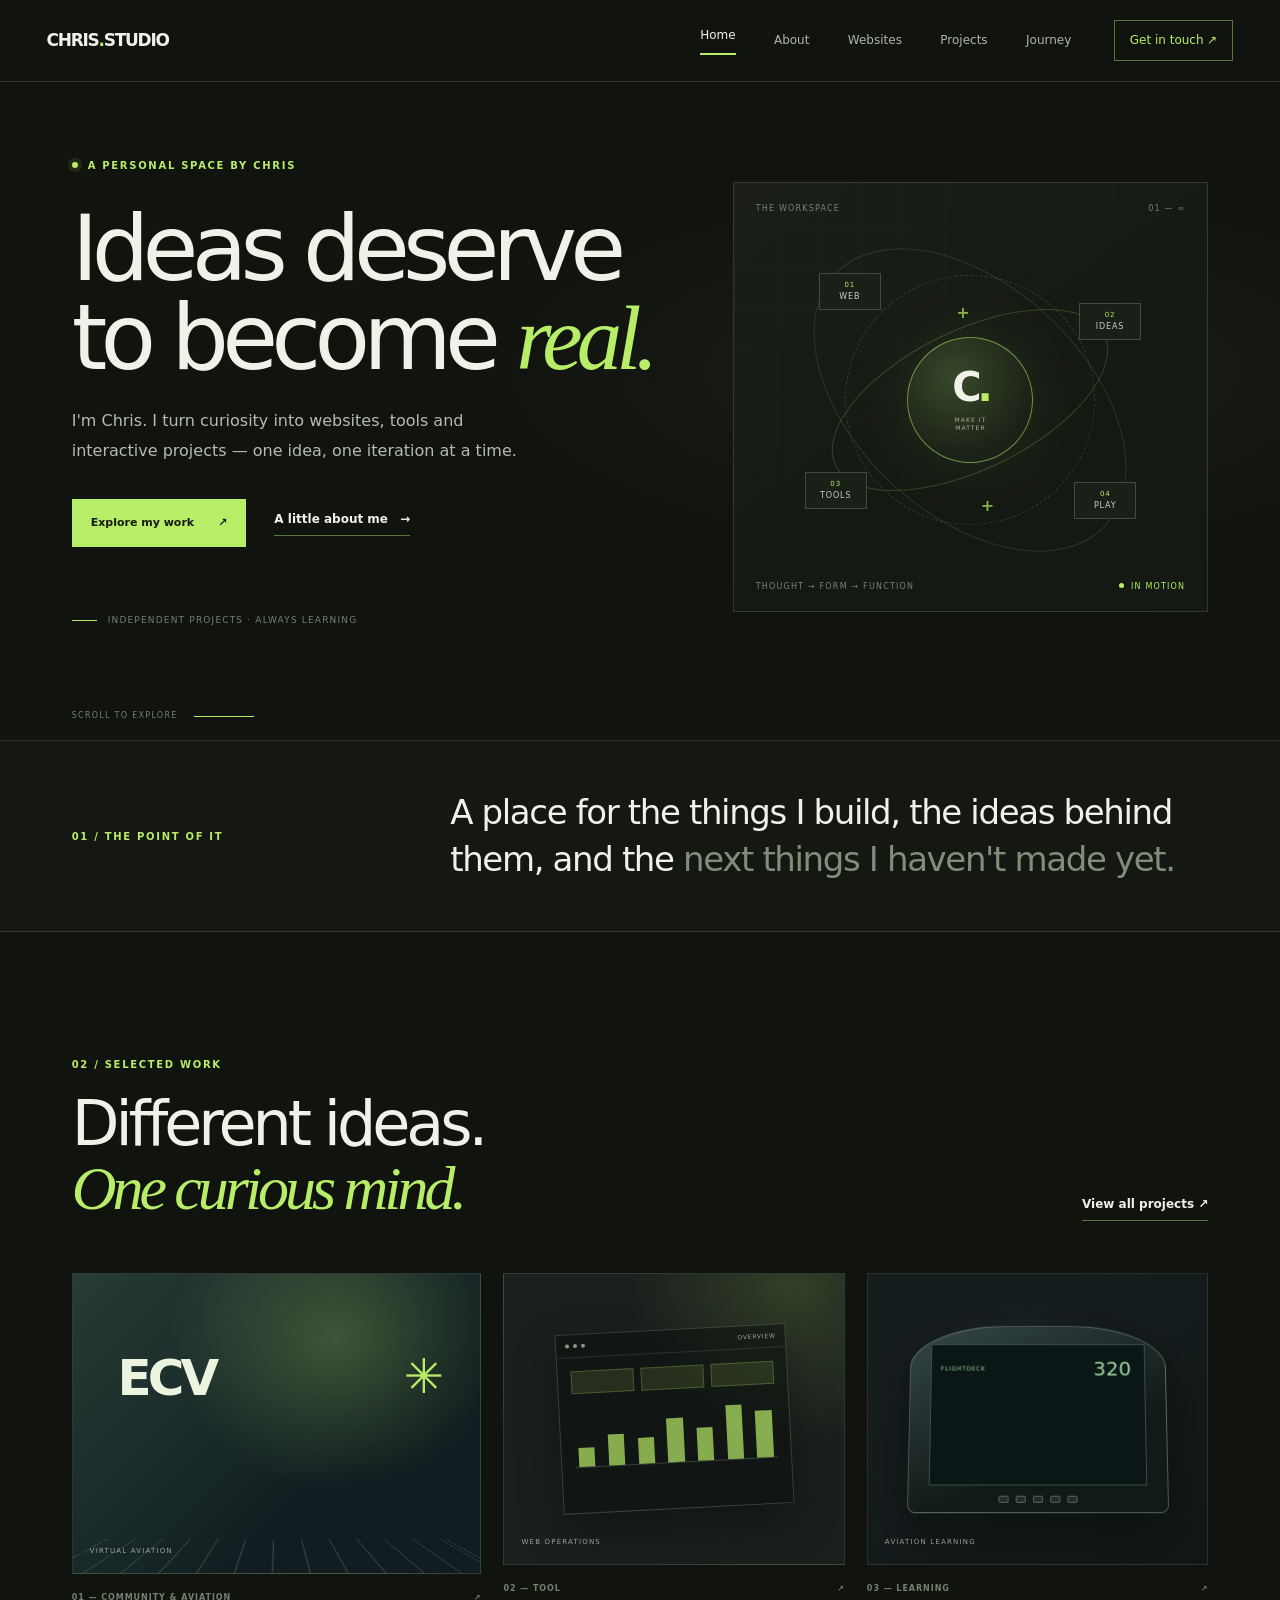
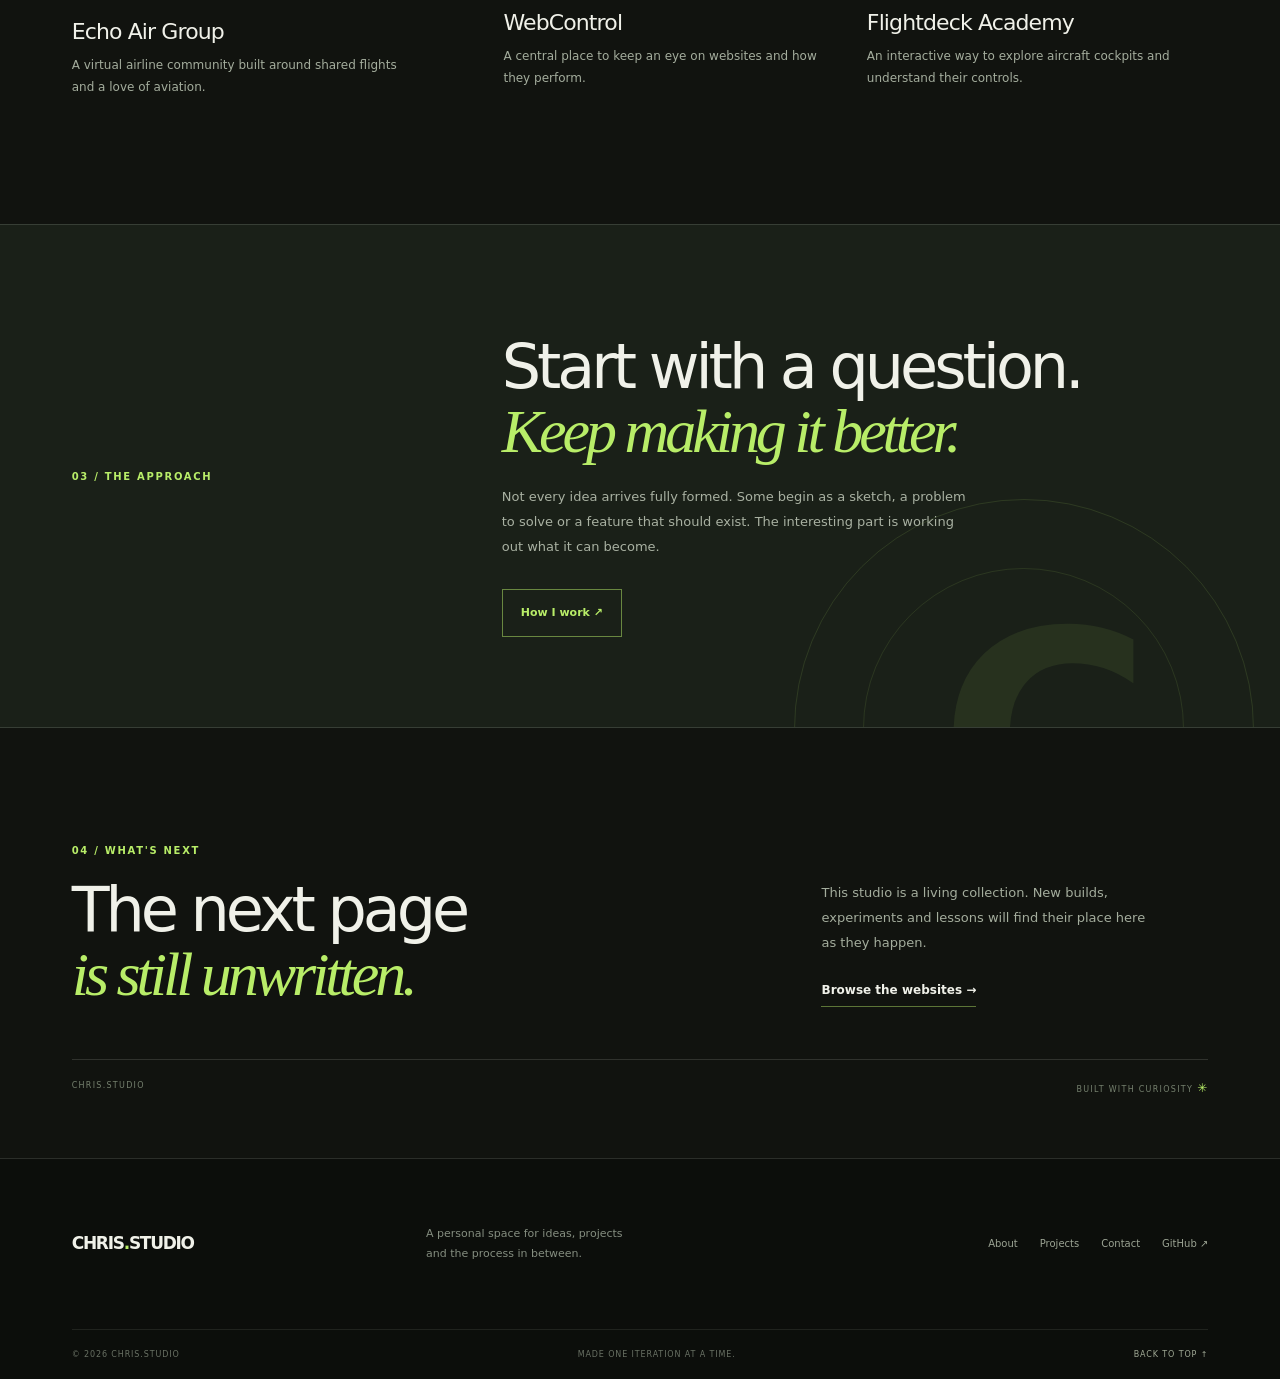
==== index.html @ b0824845 "Build CHRIS.STUDIO personal portfolio" ====
<!doctype html>
<html lang="en">
<head>
<meta charset="utf-8"><meta name="viewport" content="width=device-width, initial-scale=1">
<meta name="theme-color" content="#11130f"><title>Ideas, made real — Chris Studio</title>
<meta name="description" content="The personal portfolio of Chris: websites, tools and interactive projects built from curiosity.">
<link rel="icon" href="assets/favicon.svg" type="image/svg+xml"><link rel="stylesheet" href="styles.css">
<meta property="og:type" content="website"><meta property="og:title" content="Ideas, made real — Chris Studio">
<meta property="og:description" content="The personal portfolio of Chris: websites, tools and interactive projects built from curiosity.">
<meta property="og:image" content="https://echoairgroup.github.io/CHRIS-STUDIO/assets/social-card.svg">
</head>
<body data-page="home">
<a class="skip-link" href="#main">Skip to content</a>

<header class="site-header">
  <div class="header-inner">
    <a class="wordmark" href="index.html" aria-label="Chris Studio home">CHRIS<span>.</span>STUDIO</a>
    <button class="menu-toggle" type="button" aria-expanded="false" aria-controls="primary-nav"><span>Menu</span><i></i><i></i></button>
    <nav class="primary-nav" id="primary-nav" aria-label="Main navigation">
      <a href="index.html" class="active" aria-current="page">Home</a>
      <a href="about.html" >About</a>
      <a href="websites.html" >Websites</a>
      <a href="projects.html" >Projects</a>
      <a href="journey.html" >Journey</a>
      <a class="nav-contact" href="contact.html">Get in touch <span>↗</span></a>
    </nav>
  </div>
</header>
<main id="main">
<section class="hero">
  <div class="hero-inner page-width">
    <div class="hero-copy">
      <p class="eyebrow"><i></i>A PERSONAL SPACE BY CHRIS</p>
      <h1>Ideas deserve<br>to become <em>real.</em></h1>
      <p class="hero-intro">I'm Chris. I turn curiosity into websites, tools and interactive projects — one idea, one iteration at a time.</p>
      <div class="hero-actions"><a class="button button-primary" href="projects.html">Explore my work <span>↗</span></a><a class="text-link" href="about.html">A little about me <span>→</span></a></div>
      <p class="hero-footnote"><b></b> INDEPENDENT PROJECTS · ALWAYS LEARNING</p>
    </div>
    <div class="hero-art" aria-label="Abstract composition representing connected ideas">
      <div class="art-topline"><span>THE WORKSPACE</span><span>01 — ∞</span></div>
      <div class="orbit-scene"><i class="orbit o1"></i><i class="orbit o2"></i><i class="orbit o3"></i>
        <div class="orbit-core"><strong>C<span>.</span></strong><small>MAKE IT<br>MATTER</small></div>
        <div class="orbit-node n1"><small>01</small>WEB</div><div class="orbit-node n2"><small>02</small>IDEAS</div>
        <div class="orbit-node n3"><small>03</small>TOOLS</div><div class="orbit-node n4"><small>04</small>PLAY</div>
        <b class="cross c1">+</b><b class="cross c2">+</b>
      </div>
      <div class="art-bottomline"><span>THOUGHT → FORM → FUNCTION</span><span class="live">IN MOTION</span></div>
    </div>
  </div>
  <div class="hero-scroll page-width"><span>SCROLL TO EXPLORE</span><i></i></div>
</section>
<section class="intro-strip"><div class="page-width intro-inner"><p class="section-index">01 / THE POINT OF IT</p><p>A place for the things I build, the ideas behind them, and the <span>next things I haven't made yet.</span></p></div></section>
<section class="section page-width">
  <div class="section-heading"><div><p class="section-index">02 / SELECTED WORK</p><h2>Different ideas.<br><em>One curious mind.</em></h2></div><a class="text-link" href="projects.html">View all projects ↗</a></div>
  <div class="home-grid">
    <a class="home-project featured" href="projects.html#echo-air-group"><div class="project-art art-airline"><div class="airline-mark">ECV <b>✳</b></div><div class="runway"></div><small>VIRTUAL AVIATION</small></div><div class="project-meta"><span>01 — COMMUNITY & AVIATION</span><span>↗</span></div><h3>Echo Air Group</h3><p>A virtual airline community built around shared flights and a love of aviation.</p></a>
    <a class="home-project" href="projects.html#webcontrol"><div class="project-art art-control"><div class="mini-window"><div class="mini-top"><i></i><i></i><i></i><span>OVERVIEW</span></div><div class="mini-cards"><i></i><i></i><i></i></div><div class="mini-chart"><i></i><i></i><i></i><i></i><i></i><i></i><i></i></div></div><small>WEB OPERATIONS</small></div><div class="project-meta"><span>02 — TOOL</span><span>↗</span></div><h3>WebControl</h3><p>A central place to keep an eye on websites and how they perform.</p></a>
    <a class="home-project" href="projects.html#flightdeck-academy"><div class="project-art art-cockpit"><div class="cockpit"><div class="screen"><span>FLIGHTDECK</span><b>320</b></div><div class="controls"><i></i><i></i><i></i><i></i><i></i></div></div><small>AVIATION LEARNING</small></div><div class="project-meta"><span>03 — LEARNING</span><span>↗</span></div><h3>Flightdeck Academy</h3><p>An interactive way to explore aircraft cockpits and understand their controls.</p></a>
  </div>
</section>
<section class="dark-band"><div class="page-width band-inner"><p class="section-index">03 / THE APPROACH</p><div><h2>Start with a question.<br><em>Keep making it better.</em></h2><p>Not every idea arrives fully formed. Some begin as a sketch, a problem to solve or a feature that should exist. The interesting part is working out what it can become.</p><a class="button button-outline" href="journey.html">How I work ↗</a></div><div class="band-mark">C<i></i></div></div></section>
<section class="section page-width next-section"><div class="section-heading"><div><p class="section-index">04 / WHAT'S NEXT</p><h2>The next page<br><em>is still unwritten.</em></h2></div><div class="next-note"><p>This studio is a living collection. New builds, experiments and lessons will find their place here as they happen.</p><a class="text-link" href="websites.html">Browse the websites →</a></div></div><div class="closing-line"><span>CHRIS.STUDIO</span><span>BUILT WITH CURIOSITY <b>✳</b></span></div></section>
</main>

<footer class="site-footer">
  <div class="page-width footer-main">
    <a class="wordmark" href="index.html">CHRIS<span>.</span>STUDIO</a>
    <p>A personal space for ideas, projects<br>and the process in between.</p>
    <div class="footer-links"><a href="about.html">About</a><a href="projects.html">Projects</a><a href="contact.html">Contact</a><a href="https://github.com/echoairgroup" target="_blank" rel="noreferrer">GitHub ↗</a></div>
  </div>
  <div class="page-width footer-bottom"><span>© <span data-year>2026</span> CHRIS.STUDIO</span><span>MADE ONE ITERATION AT A TIME.</span><a href="#main">BACK TO TOP ↑</a></div>
</footer>
<script src="script.js" defer></script>
</body></html>
---- styles.css ----
:root{color-scheme:dark;--bg:#11130f;--soft:#171b15;--panel:#1c211a;--ink:#f0f1e9;--muted:#a4ad9d;--quiet:#75806e;--line:rgba(232,238,222,.14);--accent:#b8ed68;--max:1200px;--gutter:clamp(22px,5.6vw,84px)}
*{box-sizing:border-box}html{scroll-behavior:smooth;background:var(--bg)}body{margin:0;background:var(--bg);color:var(--ink);font:15px/1.65 Inter,ui-sans-serif,system-ui,-apple-system,"Segoe UI",sans-serif;-webkit-font-smoothing:antialiased}a{color:inherit;text-decoration:none}button,input{font:inherit}::selection{background:var(--accent);color:#11130f}.page-width{width:min(var(--max),calc(100% - var(--gutter)*2));margin-inline:auto}.skip-link{position:fixed;z-index:100;top:10px;left:10px;padding:10px 14px;background:var(--accent);color:#111;transform:translateY(-150%)}.skip-link:focus{transform:none}.sr-only{position:absolute;width:1px;height:1px;padding:0;margin:-1px;overflow:hidden;clip:rect(0,0,0,0);white-space:nowrap;border:0}
.site-header{height:82px;border-bottom:1px solid var(--line);position:relative;z-index:20;background:rgba(17,19,15,.96)}.header-inner{width:min(1440px,calc(100% - var(--gutter)*1.3));height:100%;margin:auto;display:flex;align-items:center;justify-content:space-between}.wordmark{font-size:17px;font-weight:820;letter-spacing:-.075em;line-height:1}.wordmark span{color:var(--accent)}.primary-nav{height:100%;display:flex;align-items:center;gap:clamp(18px,3vw,42px)}.primary-nav a{color:#aeb6a8;font-size:12px;transition:color .2s}.primary-nav a:hover,.primary-nav a.active{color:var(--ink)}.primary-nav a.active:after{content:"";display:block;height:2px;margin-top:7px;background:var(--accent)}.primary-nav .nav-contact{margin-left:4px;padding:10px 15px;border:1px solid rgba(184,237,104,.45);color:var(--accent)}.primary-nav .nav-contact:hover{background:var(--accent);color:var(--bg)}.primary-nav .nav-contact:after{display:none}.menu-toggle{display:none}
.eyebrow,.section-index{margin:0;color:var(--accent);font-size:10px;font-weight:700;letter-spacing:.17em;line-height:1.5;text-transform:uppercase}.eyebrow{display:flex;align-items:center;gap:10px}.eyebrow i{width:6px;height:6px;border-radius:50%;background:var(--accent);box-shadow:0 0 0 4px rgba(184,237,104,.1)}h1 em,h2 em,.journey-intro>p:last-child em{color:var(--accent);font-family:Georgia,"Times New Roman",serif;font-weight:400;letter-spacing:-.065em}
.hero{border-bottom:1px solid var(--line);background:radial-gradient(ellipse at 76% 44%,rgba(109,139,72,.11),transparent 34%),var(--bg);overflow:hidden}.hero-inner{min-height:610px;display:grid;grid-template-columns:1.1fr .9fr;align-items:center;gap:7%;padding-block:72px 52px}.hero h1,.page-hero h1,.contact-hero h1,.not-found h1{margin:31px 0 22px;font-size:clamp(58px,7.1vw,100px);line-height:.99;font-weight:540;letter-spacing:-.075em}.hero-intro{max-width:480px;color:#b5bbae;font-size:16px;line-height:1.85}.hero-actions{margin-top:33px;display:flex;align-items:center;gap:28px;flex-wrap:wrap}.button{min-height:48px;display:inline-flex;align-items:center;justify-content:center;gap:24px;padding:0 18px;border:1px solid transparent;font-size:11px;font-weight:700;transition:transform .2s,background .2s}.button:hover{transform:translateY(-2px)}.button-primary{background:var(--accent);color:#161a11}.button-primary:hover{background:#d0ff86}.text-link{display:inline-flex;align-items:center;gap:12px;width:fit-content;color:var(--ink);font-size:12px;font-weight:650;border-bottom:1px solid rgba(184,237,104,.45);padding-bottom:5px;transition:color .2s}.text-link:hover{color:var(--accent)}.hero-footnote{margin-top:66px;color:var(--quiet);font-size:9px;letter-spacing:.13em;display:flex;align-items:center;gap:11px}.hero-footnote b{width:25px;height:1px;background:var(--accent)}
.hero-art{min-height:430px;position:relative;border:1px solid var(--line);background:linear-gradient(145deg,rgba(255,255,255,.025),transparent 58%),#151913;overflow:hidden}.hero-art:before{content:"";position:absolute;inset:0;opacity:.16;background-image:linear-gradient(rgba(224,235,210,.12) 1px,transparent 1px),linear-gradient(90deg,rgba(224,235,210,.12) 1px,transparent 1px);background-size:42px 42px;mask-image:linear-gradient(135deg,black,transparent 85%)}.art-topline,.art-bottomline{position:absolute;z-index:2;left:22px;right:22px;display:flex;justify-content:space-between;color:#798174;font-size:8px;letter-spacing:.15em}.art-topline{top:19px}.art-bottomline{bottom:18px}.live{color:var(--accent)}.live:before{content:"";display:inline-block;width:5px;height:5px;margin:0 7px 1px 0;border-radius:50%;background:var(--accent)}.orbit-scene{position:absolute;inset:50px 0 45px;display:grid;place-items:center}.orbit{position:absolute;border:1px solid rgba(184,237,104,.2);border-radius:50%}.o1{width:300px;height:140px;transform:rotate(-26deg)}.o2{width:370px;height:230px;transform:rotate(43deg);border-color:rgba(225,231,214,.12)}.o3{width:250px;height:250px;border-style:dashed;border-color:rgba(184,237,104,.17)}.orbit-core{width:126px;height:126px;border:1px solid rgba(184,237,104,.55);border-radius:50%;background:radial-gradient(circle at 38% 32%,#38482a,#1a2116 70%);display:flex;flex-direction:column;align-items:center;justify-content:center;z-index:1;box-shadow:0 0 65px rgba(184,237,104,.1)}.orbit-core strong{font-size:40px;line-height:1;letter-spacing:-.1em}.orbit-core strong span{color:var(--accent)}.orbit-core small{margin-top:9px;color:#a9b19e;font-size:6px;line-height:1.3;letter-spacing:.18em;text-align:center}.orbit-node{position:absolute;z-index:2;min-width:62px;padding:7px 9px;border:1px solid rgba(230,238,220,.2);background:#1a1f18;color:#c7cec0;font-size:8px;letter-spacing:.11em;text-align:center;display:flex;flex-direction:column;line-height:1.4}.orbit-node small{color:var(--accent);font-size:7px}.n1{top:12%;left:18%}.n2{top:21%;right:14%}.n3{bottom:17%;left:15%}.n4{bottom:14%;right:15%}.cross{position:absolute;color:var(--accent);font-size:16px;opacity:.7}.c1{top:20%;left:47%}.c2{bottom:14%;right:45%}.hero-scroll{height:48px;display:flex;align-items:center;gap:16px;color:var(--quiet);font-size:8px;letter-spacing:.16em}.hero-scroll i{width:60px;height:1px;background:var(--accent)}
.intro-strip{border-bottom:1px solid var(--line);background:#151812}.intro-inner{min-height:190px;display:grid;grid-template-columns:.55fr 1.45fr;align-items:center;gap:8%}.intro-inner>p:last-child{max-width:760px;margin:0;font-size:clamp(22px,3vw,34px);line-height:1.38;letter-spacing:-.04em}.intro-inner>p:last-child span{color:#828c7b}.section{padding-block:125px}.section-heading{display:flex;align-items:end;justify-content:space-between;gap:40px;margin-bottom:52px}.section-heading h2,.dark-band h2,.page-cta h2{margin:20px 0 0;font-size:clamp(38px,5vw,62px);line-height:1.03;font-weight:530;letter-spacing:-.065em}.home-grid{display:grid;grid-template-columns:1.2fr 1fr 1fr;gap:22px;align-items:start}.home-project{display:block;min-width:0}.project-art{position:relative;aspect-ratio:1.36;overflow:hidden;border:1px solid rgba(233,239,224,.11)}.home-project:not(.featured) .project-art{aspect-ratio:1.17}.project-meta{margin-top:17px;display:flex;align-items:center;justify-content:space-between;gap:10px;color:var(--quiet);font-size:8px;font-weight:700;letter-spacing:.12em}.home-project h3{margin:10px 0 5px;font-size:22px;font-weight:540;letter-spacing:-.04em;transition:color .2s}.home-project:hover h3{color:var(--accent)}.home-project p{max-width:350px;margin:0;color:var(--muted);font-size:12px;line-height:1.8}
.art-airline{background:radial-gradient(ellipse at 65% 22%,rgba(184,237,104,.23),transparent 45%),linear-gradient(135deg,#263c35,#111d20 68%)}.airline-mark{position:absolute;left:11%;top:21%;right:10%;display:flex;justify-content:space-between;align-items:flex-start;color:#ecf3df;font-size:clamp(30px,4vw,50px);font-weight:750;letter-spacing:-.08em}.airline-mark b{font-size:48px;color:var(--accent);font-weight:300}.runway{position:absolute;left:-10%;right:-10%;bottom:-34%;height:63%;border:1px solid rgba(240,246,230,.25);transform:perspective(160px) rotateX(50deg);background:repeating-linear-gradient(90deg,transparent 0 38px,rgba(240,246,230,.16) 39px 40px)}.project-art>small,.entry-visual>small{position:absolute;z-index:2;bottom:15px;left:17px;color:rgba(244,247,236,.6);font-size:7px;letter-spacing:.17em}.art-control{background:radial-gradient(ellipse at 85% 4%,rgba(184,237,104,.15),transparent 40%),#1a201d;display:grid;place-items:center}.mini-window{width:68%;height:62%;border:1px solid rgba(220,232,211,.2);background:rgba(10,14,12,.55);box-shadow:0 18px 45px #0005;transform:rotate(-3deg)}.mini-top{height:23px;display:flex;align-items:center;gap:4px;padding:0 9px;border-bottom:1px solid rgba(220,232,211,.13)}.mini-top i{width:4px;height:4px;border-radius:50%;background:#8b967f}.mini-top span{margin-left:auto;color:#99a391;font-size:6px;letter-spacing:.13em}.mini-cards{padding:13px 13px 7px;display:grid;grid-template-columns:repeat(3,1fr);gap:7px}.mini-cards i{height:23px;background:rgba(184,237,104,.12);border:1px solid rgba(184,237,104,.23)}.mini-chart{height:64px;margin:3px 13px 0;border-bottom:1px solid #dce8d133;display:flex;align-items:end;justify-content:space-around;gap:5px}.mini-chart i{width:8%;background:var(--accent);opacity:.7}.mini-chart i:nth-child(1){height:30%}.mini-chart i:nth-child(2){height:50%}.mini-chart i:nth-child(3){height:42%}.mini-chart i:nth-child(4){height:70%}.mini-chart i:nth-child(5){height:52%}.mini-chart i:nth-child(6){height:85%}.mini-chart i:nth-child(7){height:74%}
.art-cockpit{background:radial-gradient(ellipse at 47% 45%,rgba(68,123,117,.28),transparent 45%),linear-gradient(145deg,#171e20,#101716);display:grid;place-items:center}.cockpit{width:76%;height:65%;border:1px solid rgba(198,218,201,.3);border-radius:38% 38% 8px 8px/23% 23% 8px 8px;background:linear-gradient(155deg,#344746,#121a19 65%);padding:14px 12px 9px;display:flex;flex-direction:column;justify-content:space-between;transform:perspective(500px) rotateX(5deg);box-shadow:0 20px 50px #0006}.screen{flex:1;min-height:0;background:#0b1716;border:1px solid #a0cdb14d;margin:4px 8px 10px;padding:9px;color:#9ed6a0;position:relative}.screen span{font-size:6px;letter-spacing:.12em}.screen b{position:absolute;right:13px;top:8px;font-size:20px;font-weight:500}.controls{display:flex;justify-content:center;gap:7px}.controls i{width:10px;height:7px;border:1px solid #d2e6cd4d;border-radius:2px;background:#202e2a}
.dark-band{background:#1a2018;border-block:1px solid var(--line);overflow:hidden}.band-inner{position:relative;min-height:430px;display:grid;grid-template-columns:.48fr 1fr;gap:8%;align-items:center;padding-block:90px}.band-inner>div:nth-child(2){max-width:580px;position:relative;z-index:2}.dark-band h2{margin-bottom:22px}.band-inner>div>p:not(.section-index){max-width:470px;color:#a9b1a2;font-size:13px;line-height:1.9;margin-bottom:30px}.button-outline{border-color:#b8ed6880;color:var(--accent);background:transparent}.button-outline:hover{background:var(--accent);color:#111}.band-mark{position:absolute;right:-4%;bottom:-46%;width:460px;height:460px;border:1px solid #b8ed6820;border-radius:50%;display:grid;place-items:center;color:#b8ed6815;font-size:290px;font-weight:800;letter-spacing:-.15em}.band-mark i{position:absolute;inset:15%;border:1px solid #b8ed681c;border-radius:50%}.next-section{padding-top:115px;padding-bottom:40px}.next-note{max-width:330px;margin-right:5%}.next-note p{color:var(--muted);font-size:13px;line-height:1.9;margin:0 0 22px}.closing-line{border-top:1px solid var(--line);padding:19px 0;display:flex;justify-content:space-between;color:var(--quiet);font-size:8px;letter-spacing:.16em}.closing-line b{color:var(--accent);font-size:12px}
.site-footer{background:#0c0e0b;border-top:1px solid var(--line)}.footer-main{min-height:170px;display:grid;grid-template-columns:1fr 1.3fr 1fr;align-items:center;gap:25px}.footer-main p{color:#858e80;font-size:11px;line-height:1.8}.footer-links{display:flex;flex-wrap:wrap;justify-content:end;gap:15px 22px}.footer-links a{color:#9ca494;font-size:10px}.footer-links a:hover{color:var(--accent)}.footer-bottom{min-height:50px;display:flex;justify-content:space-between;align-items:center;gap:18px;border-top:1px solid #e8eedf17;color:#697164;font-size:8px;letter-spacing:.11em}.footer-bottom a{color:#a0a995}.footer-bottom a:hover{color:var(--accent)}
/* Interior pages */.page-hero{padding-top:clamp(88px,11vw,150px);padding-bottom:55px;border-bottom:1px solid var(--line)}.page-hero h1{max-width:900px;margin-top:29px;font-size:clamp(58px,8.3vw,112px)}.page-hero-bottom{margin-top:42px;display:flex;justify-content:space-between;align-items:end;gap:30px}.lead{max-width:475px;margin:0;color:#aab2a3;font-size:16px;line-height:1.8}.page-number{color:var(--quiet);font-size:9px;letter-spacing:.14em;white-space:nowrap}
.about-story{padding-block:100px 110px;display:grid;grid-template-columns:.65fr 1.35fr;gap:8%}.about-story aside>.section-index{max-width:170px}.portrait-mark{width:min(260px,100%);aspect-ratio:1;margin-top:75px;border:1px solid #b8ed6840;background:radial-gradient(circle at 50% 43%,#303d27,#171c14 67%);display:flex;flex-direction:column;align-items:center;justify-content:center;position:relative}.portrait-mark:before,.portrait-mark:after{content:"";position:absolute;inset:12%;border:1px solid #b8ed682e;border-radius:50%}.portrait-mark:after{inset:22%;border-style:dashed}.portrait-mark strong{z-index:1;font-size:89px;letter-spacing:-.13em;line-height:1}.portrait-mark strong span{color:var(--accent)}.portrait-mark small{z-index:1;margin-top:12px;color:#a7b09b;font-size:7px;letter-spacing:.2em;text-align:center}.story-copy{max-width:700px}.story-copy p{color:#aab2a3;font-size:14px;line-height:2;margin:0 0 21px}.story-copy .story-lead{margin:0 0 32px;color:var(--ink);font-size:clamp(24px,3.1vw,36px);line-height:1.42;letter-spacing:-.045em}.signature{display:flex;justify-content:space-between;align-items:center;margin-top:55px;padding-top:17px;border-top:1px solid var(--line);color:var(--quiet);font-size:8px;letter-spacing:.15em}.signature b{color:var(--accent);font-size:12px;letter-spacing:.06em}.interest-section{background:#171b15;border-block:1px solid var(--line);padding:75px 0 88px}.interest-grid{display:grid;grid-template-columns:repeat(3,1fr);gap:30px;margin-top:45px}.interest-grid article{min-height:175px;border-top:1px solid #b8ed6870;padding-top:16px}.interest-grid article>span{color:var(--accent);font-size:9px}.interest-grid h2{margin:22px 0 8px;font-size:22px;font-weight:540}.interest-grid p{max-width:300px;margin:0;color:var(--muted);font-size:12px;line-height:1.85}.page-cta{min-height:330px;display:flex;justify-content:space-between;align-items:center;gap:40px}.page-cta h2{margin-top:17px}.page-cta .button{flex-shrink:0}
.website-directory{padding-top:70px;padding-bottom:50px}.directory-heading{display:flex;justify-content:space-between;align-items:center;padding-bottom:16px;border-bottom:1px solid var(--line);color:var(--quiet);font-size:8px;letter-spacing:.13em}.website-row{display:grid;grid-template-columns:.9fr 1.1fr;gap:clamp(30px,7vw,90px);align-items:center;padding:45px 0;border-bottom:1px solid var(--line)}.website-preview{aspect-ratio:1.54;overflow:hidden;position:relative;border:1px solid #e8eedf22}.preview-label{position:absolute;z-index:2;top:14px;left:16px;color:#f5f7eea6;font-size:7px;letter-spacing:.16em}.preview-eag{background:radial-gradient(ellipse at 72% 25%,#b8ed683d,transparent 48%),linear-gradient(135deg,#263b33,#101d20)}.preview-eag strong{position:absolute;left:12%;top:32%;font-size:clamp(25px,4vw,54px);line-height:.92;letter-spacing:-.09em}.preview-eag strong span{color:var(--accent)}.preview-eag small,.preview-webcontrol small,.preview-studio small{position:absolute;bottom:13px;left:16px;color:#f5f7ee99;font-size:7px;letter-spacing:.16em}.preview-runway{position:absolute;width:75%;height:45%;right:-15%;bottom:-20%;border:1px solid #eef4e64d;transform:rotate(-18deg);background:repeating-linear-gradient(90deg,transparent 0 28px,#eef4e61f 29px 30px)}.preview-webcontrol{display:grid;place-items:center;background:radial-gradient(ellipse at 80% 20%,#b8ed682e,transparent 50%),#151c18}.preview-dashboard{width:67%;height:58%;display:grid;grid-template-columns:repeat(3,1fr);grid-template-rows:24% 1fr;gap:8px;transform:rotate(-3deg)}.preview-dashboard i{border:1px solid #b8ed6850;background:#b8ed681a}.preview-dashboard b{grid-column:1/-1;background:linear-gradient(165deg,transparent 50%,#b8ed6866 51%,transparent 52%),repeating-linear-gradient(0deg,transparent 0 15px,#e8eedf1a 16px 17px)}.preview-studio{background:radial-gradient(ellipse at 75% 15%,#b8ed6829,transparent 48%),#171b15}.preview-studio>div{position:absolute;top:28%;left:12%;font-size:clamp(26px,4vw,51px);line-height:.92;font-weight:600;letter-spacing:-.08em}.preview-studio em{color:var(--accent);font-family:Georgia,serif;font-weight:400}.website-info .project-meta{margin-top:0}.status-tag{border:1px solid #b8ed6859;color:var(--accent);padding:4px 7px;font-size:7px;letter-spacing:.1em;white-space:nowrap}.status-progress{border-color:#ebefe233;color:#a9b09f}.website-info h2{margin:16px 0 10px;font-size:clamp(25px,3vw,38px);font-weight:540;letter-spacing:-.055em}.website-info>p{max-width:470px;margin:0 0 22px;color:var(--muted);font-size:13px;line-height:1.9}.link-set{display:flex;align-items:center;flex-wrap:wrap;gap:23px}.subtle-link{color:#899282;font-size:11px}.subtle-link:hover{color:var(--accent)}.directory-note{display:flex;align-items:center;gap:20px;padding:36px 0 80px}.directory-note>span,.journey-note>div>span{color:var(--accent);font-size:28px}.directory-note p{color:var(--muted);font-size:12px}.directory-note a{color:var(--accent);border-bottom:1px solid #b8ed6866}
.project-browser{padding-top:65px;padding-bottom:105px}.filter-toolbar{padding:18px 0 25px;display:flex;align-items:center;justify-content:space-between;gap:25px}.filter-buttons{display:flex;flex-wrap:wrap;gap:7px}.filter-button{border:1px solid var(--line);padding:8px 12px;background:transparent;color:#9ea697;font-size:10px;cursor:pointer;transition:all .2s}.filter-button:hover{color:var(--ink);border-color:#b8ed6880}.filter-button.active{color:var(--bg);background:var(--accent);border-color:var(--accent)}.search-field{width:195px;display:flex;align-items:center;gap:8px;border-bottom:1px solid #e8eedf40;padding:5px 0;color:var(--accent)}.search-field input{width:100%;border:0;outline:0;color:var(--ink);background:transparent;font-size:10px}.search-field input::placeholder{color:#737d70}.search-field:focus-within{border-color:var(--accent)}.project-entry{display:grid;grid-template-columns:30px .76fr 1.24fr;align-items:center;gap:clamp(20px,4vw,50px);padding:27px 0;border-top:1px solid var(--line);scroll-margin-top:40px}.entry-number{align-self:start;padding-top:4px;color:var(--quiet);font-size:9px}.entry-visual{position:relative;aspect-ratio:1.35;overflow:hidden;border:1px solid #e8eedf20}.entry-visual .mini-window{width:69%;height:64%}.entry-visual .cockpit{width:75%}.entry-content .project-meta{margin-top:0}.entry-content h2{margin:13px 0 8px;font-size:clamp(23px,2.6vw,32px);line-height:1.12;font-weight:540;letter-spacing:-.05em}.entry-content>p{max-width:530px;color:var(--muted);font-size:12px;line-height:1.85;margin:0 0 18px}.entry-links{display:flex;flex-wrap:wrap;gap:20px}.entry-links a,.muted-link{color:var(--accent);font-size:10px;border-bottom:1px solid #b8ed6859;padding-bottom:3px}.entry-links a:hover{color:var(--ink)}.muted-link{color:var(--quiet);border:0}.empty-state{text-align:center;padding:70px 20px;border-top:1px solid var(--line)}.empty-state>span{color:var(--accent);font-size:26px}.empty-state h3{margin:10px 0;font-size:20px;font-weight:500}.empty-state p{color:var(--muted);font-size:12px}
.journey-intro{padding-block:110px 95px;display:grid;grid-template-columns:.55fr 1.45fr;gap:8%}.journey-intro>p:last-child{max-width:780px;margin:0;font-size:clamp(25px,3.5vw,42px);line-height:1.4;letter-spacing:-.05em}.journey-steps{padding-bottom:100px}.journey-steps article{display:grid;grid-template-columns:70px 1fr 150px;gap:35px;align-items:start;padding:32px 0 38px;border-top:1px solid var(--line)}.journey-steps article>span{color:var(--accent);font-size:13px}.journey-steps article .section-index{margin-bottom:12px}.journey-steps h2{margin:0 0 10px;font-size:26px;font-weight:530}.journey-steps article p:not(.section-index){max-width:620px;margin:0;color:var(--muted);font-size:13px;line-height:1.9}.journey-steps article>small{padding-top:8px;color:#64705e;text-align:right;font-size:8px;letter-spacing:.16em;line-height:1.8}.journey-note{border-block:1px solid var(--line);background:#171b15}.journey-note>div{min-height:150px;display:flex;align-items:center;gap:25px}.journey-note>div>div{max-width:650px}.journey-note p:last-child{margin:9px 0 0;color:var(--muted);font-size:12px;line-height:1.8}
.contact-hero{min-height:610px;padding-top:125px;padding-bottom:110px;border-bottom:1px solid var(--line);background:radial-gradient(ellipse at 78% 50%,#b8ed681c,transparent 35%)}.contact-hero h1{font-size:clamp(66px,9vw,124px)}.contact-hero>p:not(.eyebrow){max-width:490px;color:var(--muted);font-size:16px;line-height:1.9}.contact-hero .button{margin-top:24px}.contact-details{display:grid;grid-template-columns:1fr 1fr;gap:25px;padding-block:75px 100px}.contact-details article{padding:27px;border:1px solid var(--line);background:#161a14;min-height:230px}.contact-details article>span{color:var(--accent);font-size:8px;letter-spacing:.15em}.contact-details h2{margin:24px 0 10px;font-size:22px;font-weight:530}.contact-details p{max-width:390px;min-height:60px;color:var(--muted);font-size:12px;line-height:1.8}.contact-bottom{min-height:85px;border-top:1px solid var(--line);display:flex;justify-content:space-between;align-items:center;color:var(--quiet);font-size:8px;letter-spacing:.15em}.contact-bottom b{color:var(--accent);font-size:12px}.contact-bottom span{max-width:150px;text-align:right}.not-found{min-height:70vh;display:flex;flex-direction:column;align-items:flex-start;justify-content:center}.not-found h1{font-size:clamp(70px,10vw,130px)}.not-found>p:not(.eyebrow){max-width:475px;color:var(--muted);margin-bottom:28px}:focus-visible{outline:2px solid var(--accent);outline-offset:4px}
@media(max-width:900px){.primary-nav{gap:17px}.primary-nav a{font-size:11px}.hero-inner{gap:4%;grid-template-columns:1fr .85fr}.hero-art{min-height:370px}.home-grid{grid-template-columns:1fr 1fr}.featured{grid-column:1/-1}.featured .project-art{aspect-ratio:2.15}.project-entry{grid-template-columns:25px .8fr 1.2fr;gap:20px}}
@media(max-width:680px){:root{--gutter:22px}.site-header{height:70px}.header-inner{width:calc(100% - 44px)}.wordmark{font-size:16px}.menu-toggle{display:flex;align-items:center;gap:14px;border:1px solid var(--line);padding:9px 11px;background:transparent;font-size:11px;letter-spacing:.08em;text-transform:uppercase}.menu-toggle i{width:16px;height:1px;background:var(--ink);display:block}.primary-nav{display:none;position:absolute;top:69px;left:0;right:0;height:auto;padding:13px 22px 22px;border-bottom:1px solid var(--line);background:#11130f;align-items:stretch;flex-direction:column;gap:0}.primary-nav.open{display:flex}.primary-nav a{padding:13px 0;font-size:13px;border-bottom:1px solid #e8eedf14}.primary-nav a.active:after{display:none}.primary-nav .nav-contact{margin:12px 0 0;text-align:center}.hero-inner{min-height:auto;display:flex;flex-direction:column;align-items:stretch;gap:48px;padding-block:79px 45px}.hero h1{margin-top:25px;font-size:clamp(58px,16vw,82px)}.hero-intro{font-size:14px}.hero-footnote{margin-top:38px}.hero-art{min-height:355px}.o1{width:260px}.o2{width:310px;height:200px}.o3{width:210px;height:210px}.hero-scroll{height:43px}.intro-inner{padding-block:33px 35px;display:block}.intro-inner>p:last-child{margin-top:16px;font-size:23px}.section{padding-block:82px}.section-heading{align-items:flex-start;flex-direction:column;gap:20px;margin-bottom:32px}.section-heading h2,.dark-band h2,.page-cta h2{font-size:43px}.home-grid{grid-template-columns:1fr;gap:36px}.featured{grid-column:auto}.featured .project-art,.home-project .project-art{aspect-ratio:1.35}.home-project h3{font-size:21px}.band-inner{min-height:auto;display:block;padding-block:70px 75px}.band-inner>div:nth-child(2){margin-top:30px}.band-mark{right:-58%;bottom:-45%;width:330px;height:330px;font-size:210px}.next-section{padding-top:77px;padding-bottom:25px}.section-heading .next-note{margin-right:0}.closing-line{font-size:7px}.footer-main{padding-block:35px 30px;grid-template-columns:1fr 1fr;gap:16px}.footer-main p{grid-column:2;grid-row:1}.footer-links{grid-column:1/-1;justify-content:flex-start;padding-top:15px}.footer-bottom{min-height:64px;flex-wrap:wrap;padding-block:12px}.footer-bottom span:nth-child(2){display:none}
.page-hero{padding-top:83px;padding-bottom:37px}.page-hero h1{font-size:clamp(54px,15vw,80px)}.page-hero-bottom{margin-top:27px;align-items:flex-start;flex-direction:column;gap:18px}.lead{font-size:14px}.about-story{padding-block:65px 70px;display:flex;flex-direction:column;gap:35px}.portrait-mark{width:150px;margin-top:25px}.portrait-mark strong{font-size:55px}.story-copy .story-lead{font-size:26px}.story-copy p{font-size:13px}.signature{margin-top:35px}.interest-section{padding:55px 0 60px}.interest-grid{grid-template-columns:1fr;gap:18px;margin-top:28px}.interest-grid article{min-height:0;padding-bottom:12px}.interest-grid h2{margin-top:13px}.page-cta{min-height:0;padding-block:75px;align-items:flex-start;flex-direction:column;gap:25px}.page-cta h2{font-size:43px}
.website-directory{padding-top:48px}.website-row{grid-template-columns:1fr;gap:20px;padding:30px 0}.website-preview{aspect-ratio:1.58}.website-info h2{font-size:29px}.directory-note{padding-bottom:60px;align-items:flex-start}.project-browser{padding-top:48px;padding-bottom:70px}.filter-toolbar{align-items:stretch;flex-direction:column;gap:16px}.filter-buttons{gap:6px}.filter-button{padding:7px 9px;font-size:9px}.search-field{width:100%}.project-entry{grid-template-columns:24px 1fr;gap:8px 14px;padding:25px 0}.entry-number{grid-column:1;grid-row:1}.entry-visual{grid-column:2;grid-row:1;aspect-ratio:1.6}.entry-content{grid-column:2}.entry-content h2{font-size:25px}.journey-intro{padding-block:75px 60px;display:flex;flex-direction:column;gap:22px}.journey-intro>p:last-child{font-size:27px}.journey-steps{padding-bottom:65px}.journey-steps article{grid-template-columns:35px 1fr;gap:15px;padding:25px 0 30px}.journey-steps h2{font-size:23px}.journey-steps article>small{display:none}.journey-note>div{min-height:140px;gap:15px}.contact-hero{min-height:auto;padding-block:100px 85px}.contact-hero h1{font-size:clamp(60px,17vw,90px)}.contact-hero>p:not(.eyebrow){font-size:14px}.contact-details{grid-template-columns:1fr;padding-block:45px 65px;gap:14px}.contact-details article{min-height:0;padding:22px}.contact-details p{min-height:0}.contact-bottom{min-height:80px}}
@media(prefers-reduced-motion:reduce){html{scroll-behavior:auto}*,*:before,*:after{transition-duration:.01ms!important;animation-duration:.01ms!important;animation-iteration-count:1!important}}
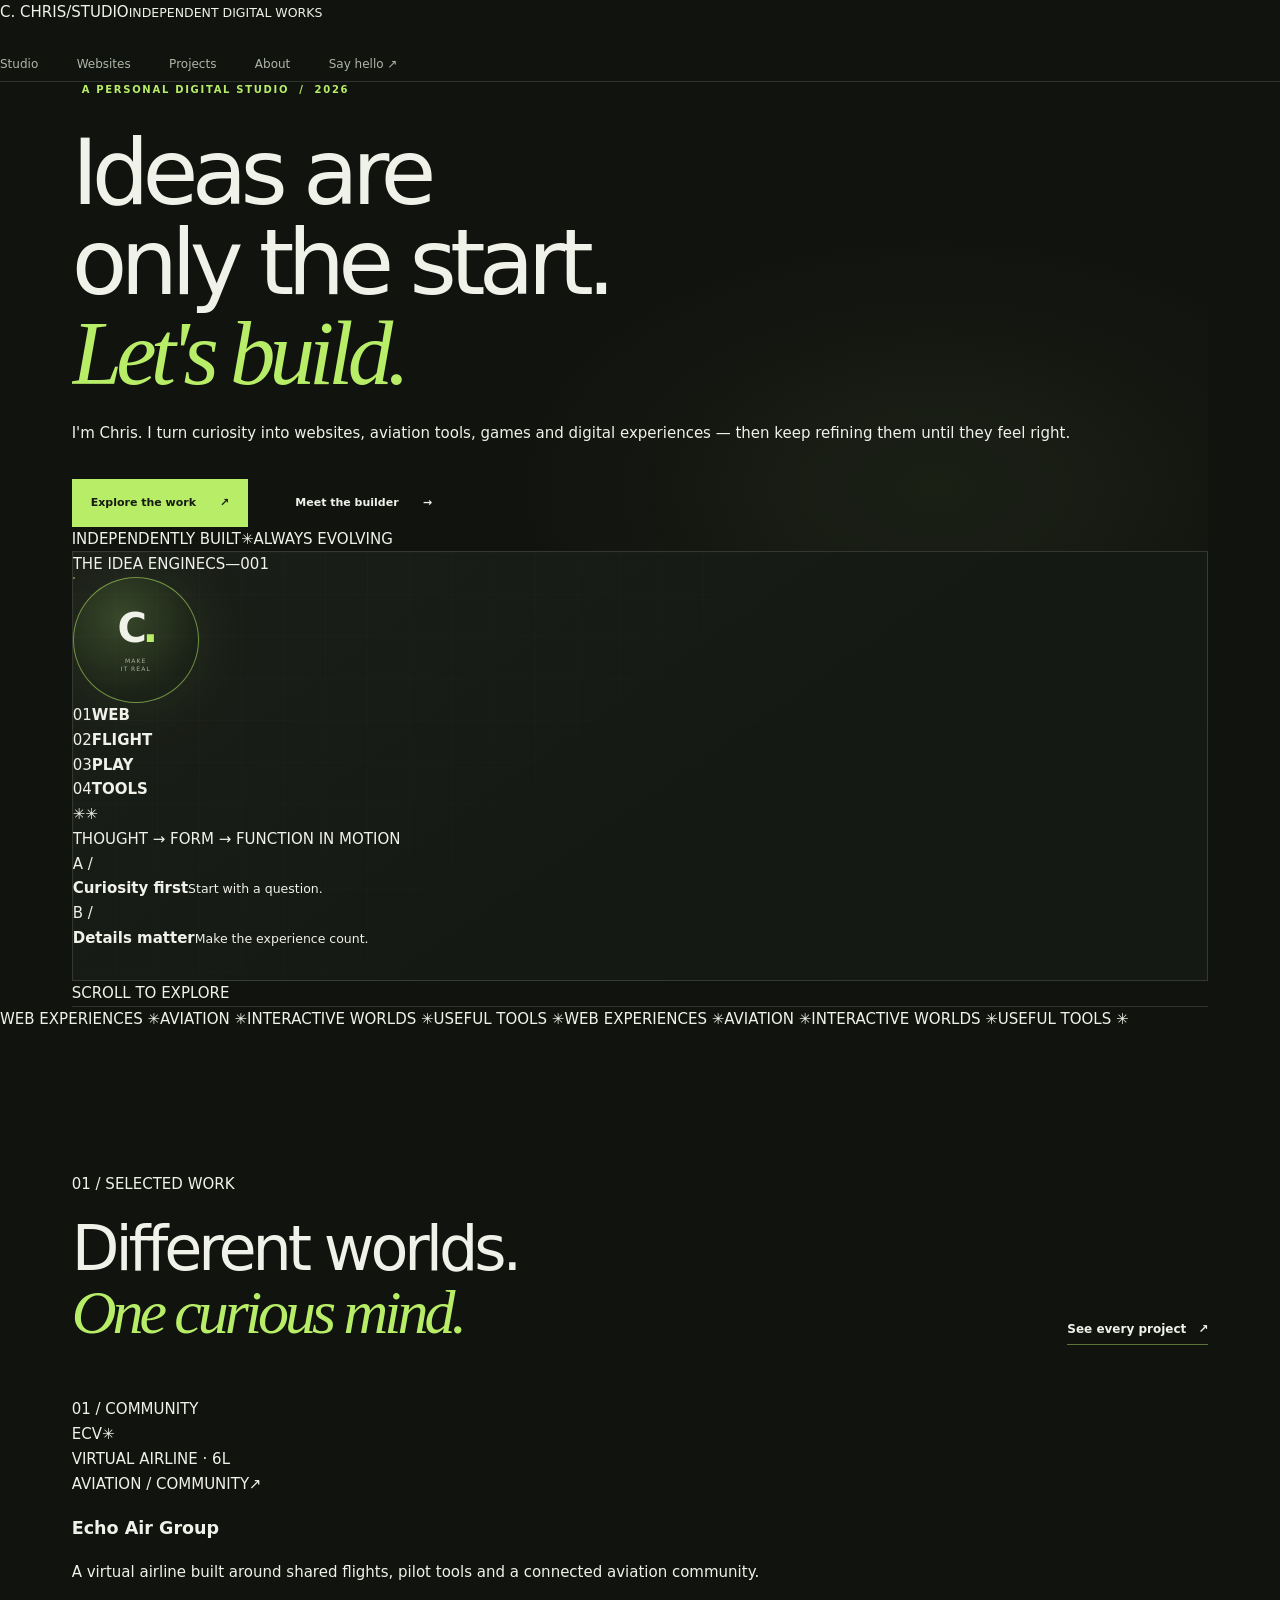
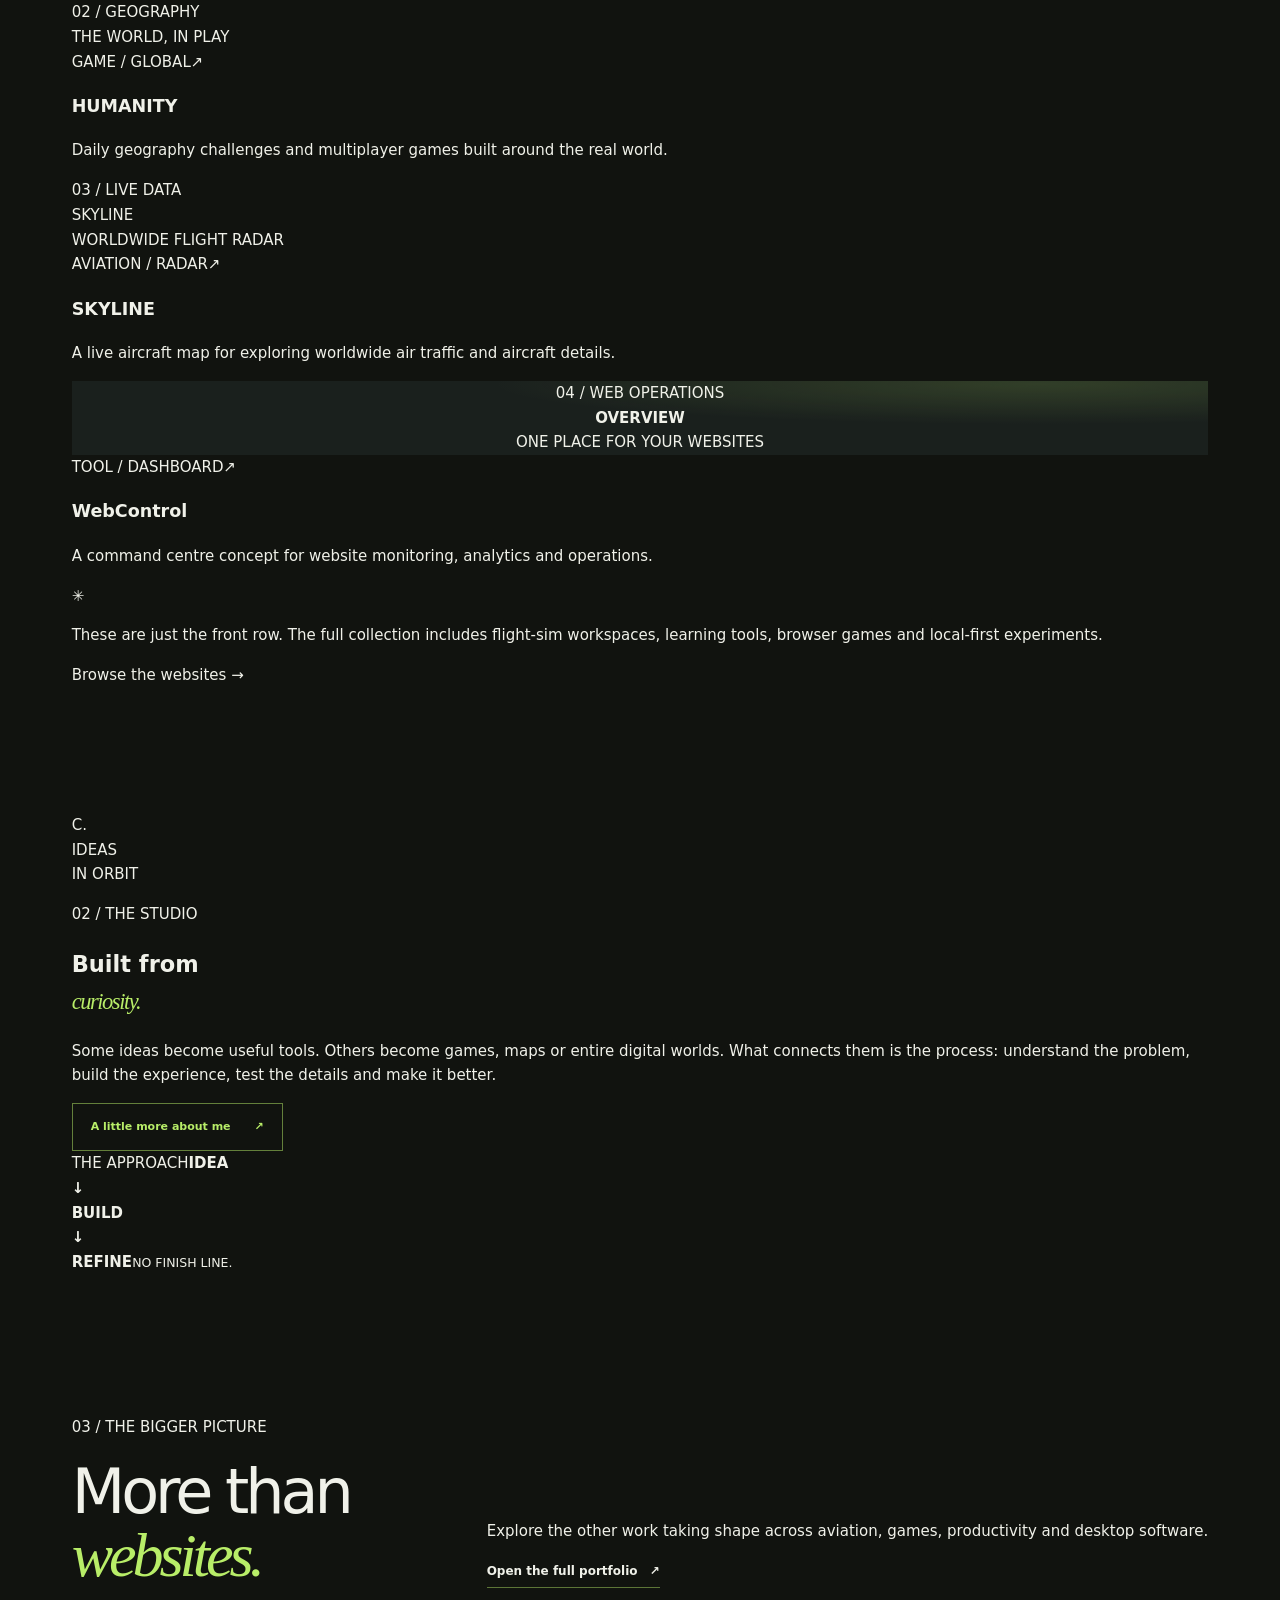
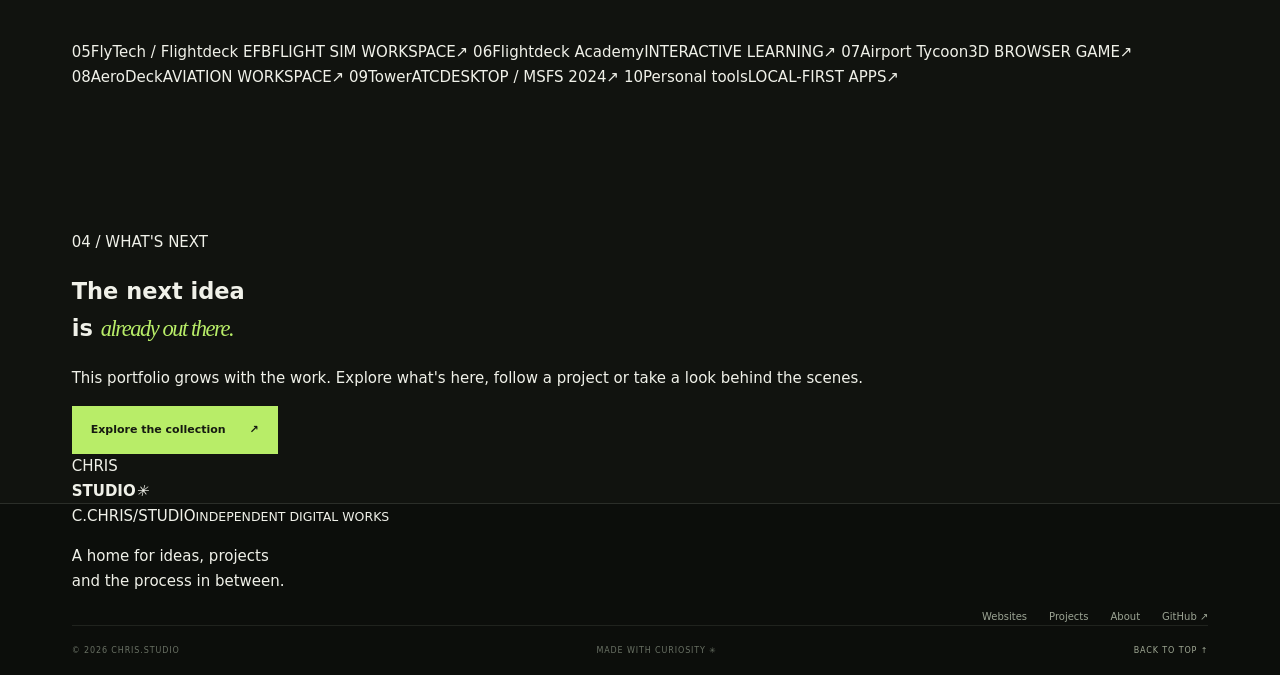
==== commit 6afd1370: "Redesign CHRIS.STUDIO with bold editorial portfolio experience" ====
--- a/index.html
+++ b/index.html
@@ -1,74 +1,156 @@
 <!doctype html>
 <html lang="en">
 <head>
-<meta charset="utf-8"><meta name="viewport" content="width=device-width, initial-scale=1">
-<meta name="theme-color" content="#11130f"><title>Ideas, made real — Chris Studio</title>
-<meta name="description" content="The personal portfolio of Chris: websites, tools and interactive projects built from curiosity.">
-<link rel="icon" href="assets/favicon.svg" type="image/svg+xml"><link rel="stylesheet" href="styles.css">
-<meta property="og:type" content="website"><meta property="og:title" content="Ideas, made real — Chris Studio">
-<meta property="og:description" content="The personal portfolio of Chris: websites, tools and interactive projects built from curiosity.">
-<meta property="og:image" content="https://echoairgroup.github.io/CHRIS-STUDIO/assets/social-card.svg">
+  <meta charset="utf-8">
+  <meta name="viewport" content="width=device-width, initial-scale=1">
+  <meta name="theme-color" content="#080b0d">
+  <title>Chris Studio — Ideas into experiences</title>
+  <meta name="description" content="The digital studio of Chris: websites, aviation tools, browser games and interactive ideas built from curiosity.">
+  <link rel="icon" href="assets/favicon.svg" type="image/svg+xml">
+  <link rel="preconnect" href="https://fonts.googleapis.com">
+  <link rel="preconnect" href="https://fonts.gstatic.com" crossorigin>
+  <link href="https://fonts.googleapis.com/css2?family=DM+Mono:wght@400;500&family=Manrope:wght@400;500;600;700;800&family=Space+Grotesk:wght@400;500;600;700&display=swap" rel="stylesheet">
+  <link rel="stylesheet" href="styles.css">
+  <meta property="og:type" content="website">
+  <meta property="og:title" content="Chris Studio — Ideas into experiences">
+  <meta property="og:description" content="A growing collection of websites, aviation tools, games and interactive ideas.">
+  <meta property="og:image" content="https://echoairgroup.github.io/CHRIS-STUDIO/assets/social-card.svg">
 </head>
 <body data-page="home">
-<a class="skip-link" href="#main">Skip to content</a>
+  <a class="skip-link" href="#main">Skip to content</a>
+  <div class="ambient ambient-one" aria-hidden="true"></div>
+  <div class="ambient ambient-two" aria-hidden="true"></div>
 
-<header class="site-header">
-  <div class="header-inner">
-    <a class="wordmark" href="index.html" aria-label="Chris Studio home">CHRIS<span>.</span>STUDIO</a>
-    <button class="menu-toggle" type="button" aria-expanded="false" aria-controls="primary-nav"><span>Menu</span><i></i><i></i></button>
+  <header class="site-header">
+    <a class="brand" href="index.html" aria-label="Chris Studio home">
+      <span class="brand-symbol">C<span>.</span></span>
+      <span class="brand-name">CHRIS<span>/</span>STUDIO<small>INDEPENDENT DIGITAL WORKS</small></span>
+    </a>
+    <button class="menu-toggle" type="button" aria-expanded="false" aria-controls="primary-nav">
+      <span>Menu</span><i></i><i></i>
+    </button>
     <nav class="primary-nav" id="primary-nav" aria-label="Main navigation">
-      <a href="index.html" class="active" aria-current="page">Home</a>
-      <a href="about.html" >About</a>
-      <a href="websites.html" >Websites</a>
-      <a href="projects.html" >Projects</a>
-      <a href="journey.html" >Journey</a>
-      <a class="nav-contact" href="contact.html">Get in touch <span>↗</span></a>
+      <a href="index.html" data-page-link="home">Studio</a>
+      <a href="websites.html" data-page-link="websites">Websites</a>
+      <a href="projects.html" data-page-link="projects">Projects</a>
+      <a href="about.html" data-page-link="about">About</a>
+      <a class="nav-cta" href="contact.html" data-page-link="contact">Say hello <span>↗</span></a>
     </nav>
-  </div>
-</header>
-<main id="main">
-<section class="hero">
-  <div class="hero-inner page-width">
-    <div class="hero-copy">
-      <p class="eyebrow"><i></i>A PERSONAL SPACE BY CHRIS</p>
-      <h1>Ideas deserve<br>to become <em>real.</em></h1>
-      <p class="hero-intro">I'm Chris. I turn curiosity into websites, tools and interactive projects — one idea, one iteration at a time.</p>
-      <div class="hero-actions"><a class="button button-primary" href="projects.html">Explore my work <span>↗</span></a><a class="text-link" href="about.html">A little about me <span>→</span></a></div>
-      <p class="hero-footnote"><b></b> INDEPENDENT PROJECTS · ALWAYS LEARNING</p>
+  </header>
+
+  <main id="main">
+    <section class="hero page-width">
+      <div class="hero-copy">
+        <div class="eyebrow"><span class="signal"></span> A PERSONAL DIGITAL STUDIO <span class="eyebrow-divider">/</span> 2026</div>
+        <h1>Ideas are<br>only the <span>start.</span><br><em>Let's build.</em></h1>
+        <p class="hero-description">I'm Chris. I turn curiosity into websites, aviation tools, games and digital experiences — then keep refining them until they feel right.</p>
+        <div class="hero-actions">
+          <a class="button button-primary" href="projects.html">Explore the work <span>↗</span></a>
+          <a class="button button-quiet" href="about.html">Meet the builder <span>→</span></a>
+        </div>
+        <div class="hero-micro"><span class="micro-line"></span><span>INDEPENDENTLY BUILT</span><span class="micro-dot">✳</span><span>ALWAYS EVOLVING</span></div>
+      </div>
+
+      <div class="hero-art" aria-label="Abstract orbital artwork representing ideas in motion">
+        <div class="art-header"><span>THE IDEA ENGINE</span><span>CS—001</span></div>
+        <div class="orbit-stage">
+          <div class="orbit orbit-a"></div>
+          <div class="orbit orbit-b"></div>
+          <div class="orbit orbit-c"></div>
+          <div class="orbit orbit-d"></div>
+          <div class="orbit-core"><span class="core-glint"></span><strong>C<span>.</span></strong><small>MAKE<br>IT REAL</small></div>
+          <div class="orbit-satellite satellite-a"><span>01</span><b>WEB</b></div>
+          <div class="orbit-satellite satellite-b"><span>02</span><b>FLIGHT</b></div>
+          <div class="orbit-satellite satellite-c"><span>03</span><b>PLAY</b></div>
+          <div class="orbit-satellite satellite-d"><span>04</span><b>TOOLS</b></div>
+          <span class="spark spark-a">✳</span><span class="spark spark-b">✳</span>
+        </div>
+        <div class="art-footer"><span>THOUGHT → FORM → FUNCTION</span><span class="art-live"><i></i> IN MOTION</span></div>
+        <div class="floating-note note-top"><span class="note-index">A /</span><div><b>Curiosity first</b><small>Start with a question.</small></div></div>
+        <div class="floating-note note-bottom"><span class="note-index">B /</span><div><b>Details matter</b><small>Make the experience count.</small></div></div>
+      </div>
+      <a class="scroll-cue" href="#selected-work"><span>SCROLL TO EXPLORE</span><i></i></a>
+    </section>
+
+    <section class="signal-strip" aria-label="Areas of work">
+      <div class="signal-track">
+        <span>WEB EXPERIENCES <b>✳</b></span><span>AVIATION <b>✳</b></span><span>INTERACTIVE WORLDS <b>✳</b></span><span>USEFUL TOOLS <b>✳</b></span><span>WEB EXPERIENCES <b>✳</b></span><span>AVIATION <b>✳</b></span><span>INTERACTIVE WORLDS <b>✳</b></span><span>USEFUL TOOLS <b>✳</b></span>
+      </div>
+    </section>
+
+    <section class="section page-width" id="selected-work">
+      <div class="section-heading">
+        <div><p class="section-kicker">01 / SELECTED WORK</p><h2>Different worlds.<br><em>One curious mind.</em></h2></div>
+        <a class="text-link" href="projects.html">See every project <span>↗</span></a>
+      </div>
+      <div class="featured-grid">
+        <a class="feature-card feature-large" href="projects.html#echo-air-group">
+          <div class="feature-art art-echo"><span class="art-corner">01 / COMMUNITY</span><div class="echo-wing">ECV<span>✳</span></div><div class="art-runway"></div><span class="art-foot">VIRTUAL AIRLINE · 6L</span></div>
+          <div class="feature-meta"><span>AVIATION / COMMUNITY</span><span>↗</span></div>
+          <h3>Echo Air Group</h3><p>A virtual airline built around shared flights, pilot tools and a connected aviation community.</p>
+        </a>
+        <a class="feature-card" href="projects.html#humanity">
+          <div class="feature-art art-humanity"><span class="art-corner">02 / GEOGRAPHY</span><div class="globe-art"><i></i><i></i><i></i><b></b></div><span class="art-foot">THE WORLD, IN PLAY</span></div>
+          <div class="feature-meta"><span>GAME / GLOBAL</span><span>↗</span></div>
+          <h3>HUMANITY</h3><p>Daily geography challenges and multiplayer games built around the real world.</p>
+        </a>
+        <a class="feature-card" href="projects.html#skyline">
+          <div class="feature-art art-skyline"><span class="art-corner">03 / LIVE DATA</span><div class="radar-art"><i></i><i></i><i></i><b></b><span>SKYLINE</span></div><span class="art-foot">WORLDWIDE FLIGHT RADAR</span></div>
+          <div class="feature-meta"><span>AVIATION / RADAR</span><span>↗</span></div>
+          <h3>SKYLINE</h3><p>A live aircraft map for exploring worldwide air traffic and aircraft details.</p>
+        </a>
+        <a class="feature-card" href="projects.html#webcontrol">
+          <div class="feature-art art-control"><span class="art-corner">04 / WEB OPERATIONS</span><div class="control-art"><div class="control-top"><i></i><i></i><i></i><b>OVERVIEW</b></div><div class="control-tiles"><i></i><i></i><i></i></div><div class="control-chart"><i></i><i></i><i></i><i></i><i></i><i></i><i></i><i></i></div></div><span class="art-foot">ONE PLACE FOR YOUR WEBSITES</span></div>
+          <div class="feature-meta"><span>TOOL / DASHBOARD</span><span>↗</span></div>
+          <h3>WebControl</h3><p>A command centre concept for website monitoring, analytics and operations.</p>
+        </a>
+      </div>
+      <div class="section-footnote"><span>✳</span><p>These are just the front row. The full collection includes flight-sim workspaces, learning tools, browser games and local-first experiments.</p><a href="websites.html">Browse the websites →</a></div>
+    </section>
+
+    <section class="studio-panel">
+      <div class="page-width studio-inner">
+        <div class="studio-orb" aria-hidden="true"><div class="studio-orb-ring"></div><div class="studio-orb-core">C<span>.</span></div><span class="studio-orb-label">IDEAS<br>IN ORBIT</span></div>
+        <div class="studio-copy">
+          <p class="section-kicker">02 / THE STUDIO</p>
+          <h2>Built from<br><em>curiosity.</em></h2>
+          <p>Some ideas become useful tools. Others become games, maps or entire digital worlds. What connects them is the process: understand the problem, build the experience, test the details and make it better.</p>
+          <a class="button button-outline" href="about.html">A little more about me <span>↗</span></a>
+        </div>
+        <div class="studio-index"><span>THE APPROACH</span><b>IDEA<br>↓<br>BUILD<br>↓<br>REFINE</b><small>NO FINISH LINE.</small></div>
+      </div>
+    </section>
+
+    <section class="section page-width more-work">
+      <div class="section-heading">
+        <div><p class="section-kicker">03 / THE BIGGER PICTURE</p><h2>More than<br><em>websites.</em></h2></div>
+        <div class="heading-aside"><p>Explore the other work taking shape across aviation, games, productivity and desktop software.</p><a class="text-link" href="projects.html">Open the full portfolio <span>↗</span></a></div>
+      </div>
+      <div class="work-list">
+        <a href="projects.html#flytech"><span class="work-no">05</span><span class="work-name">FlyTech / Flightdeck EFB</span><span class="work-type">FLIGHT SIM WORKSPACE</span><span class="work-arrow">↗</span></a>
+        <a href="projects.html#flightdeck-academy"><span class="work-no">06</span><span class="work-name">Flightdeck Academy</span><span class="work-type">INTERACTIVE LEARNING</span><span class="work-arrow">↗</span></a>
+        <a href="projects.html#airport-tycoon"><span class="work-no">07</span><span class="work-name">Airport Tycoon</span><span class="work-type">3D BROWSER GAME</span><span class="work-arrow">↗</span></a>
+        <a href="projects.html#aerodeck"><span class="work-no">08</span><span class="work-name">AeroDeck</span><span class="work-type">AVIATION WORKSPACE</span><span class="work-arrow">↗</span></a>
+        <a href="projects.html#tower-atc"><span class="work-no">09</span><span class="work-name">TowerATC</span><span class="work-type">DESKTOP / MSFS 2024</span><span class="work-arrow">↗</span></a>
+        <a href="projects.html#personal-tools"><span class="work-no">10</span><span class="work-name">Personal tools</span><span class="work-type">LOCAL-FIRST APPS</span><span class="work-arrow">↗</span></a>
+      </div>
+    </section>
+
+    <section class="closing-panel page-width">
+      <div><p class="section-kicker">04 / WHAT'S NEXT</p><h2>The next idea<br>is <em>already out there.</em></h2></div>
+      <div class="closing-action"><p>This portfolio grows with the work. Explore what's here, follow a project or take a look behind the scenes.</p><a class="button button-primary" href="projects.html">Explore the collection <span>↗</span></a></div>
+      <span class="closing-stamp">CHRIS<br><b>STUDIO</b><i>✳</i></span>
+    </section>
+  </main>
+
+  <footer class="site-footer">
+    <div class="page-width footer-top">
+      <a class="brand footer-brand" href="index.html"><span class="brand-symbol">C<span>.</span></span><span class="brand-name">CHRIS<span>/</span>STUDIO<small>INDEPENDENT DIGITAL WORKS</small></span></a>
+      <p>A home for ideas, projects<br>and the process in between.</p>
+      <div class="footer-links"><a href="websites.html">Websites</a><a href="projects.html">Projects</a><a href="about.html">About</a><a href="https://github.com/echoairgroup" target="_blank" rel="noreferrer">GitHub ↗</a></div>
     </div>
-    <div class="hero-art" aria-label="Abstract composition representing connected ideas">
-      <div class="art-topline"><span>THE WORKSPACE</span><span>01 — ∞</span></div>
-      <div class="orbit-scene"><i class="orbit o1"></i><i class="orbit o2"></i><i class="orbit o3"></i>
-        <div class="orbit-core"><strong>C<span>.</span></strong><small>MAKE IT<br>MATTER</small></div>
-        <div class="orbit-node n1"><small>01</small>WEB</div><div class="orbit-node n2"><small>02</small>IDEAS</div>
-        <div class="orbit-node n3"><small>03</small>TOOLS</div><div class="orbit-node n4"><small>04</small>PLAY</div>
-        <b class="cross c1">+</b><b class="cross c2">+</b>
-      </div>
-      <div class="art-bottomline"><span>THOUGHT → FORM → FUNCTION</span><span class="live">IN MOTION</span></div>
-    </div>
-  </div>
-  <div class="hero-scroll page-width"><span>SCROLL TO EXPLORE</span><i></i></div>
-</section>
-<section class="intro-strip"><div class="page-width intro-inner"><p class="section-index">01 / THE POINT OF IT</p><p>A place for the things I build, the ideas behind them, and the <span>next things I haven't made yet.</span></p></div></section>
-<section class="section page-width">
-  <div class="section-heading"><div><p class="section-index">02 / SELECTED WORK</p><h2>Different ideas.<br><em>One curious mind.</em></h2></div><a class="text-link" href="projects.html">View all projects ↗</a></div>
-  <div class="home-grid">
-    <a class="home-project featured" href="projects.html#echo-air-group"><div class="project-art art-airline"><div class="airline-mark">ECV <b>✳</b></div><div class="runway"></div><small>VIRTUAL AVIATION</small></div><div class="project-meta"><span>01 — COMMUNITY & AVIATION</span><span>↗</span></div><h3>Echo Air Group</h3><p>A virtual airline community built around shared flights and a love of aviation.</p></a>
-    <a class="home-project" href="projects.html#webcontrol"><div class="project-art art-control"><div class="mini-window"><div class="mini-top"><i></i><i></i><i></i><span>OVERVIEW</span></div><div class="mini-cards"><i></i><i></i><i></i></div><div class="mini-chart"><i></i><i></i><i></i><i></i><i></i><i></i><i></i></div></div><small>WEB OPERATIONS</small></div><div class="project-meta"><span>02 — TOOL</span><span>↗</span></div><h3>WebControl</h3><p>A central place to keep an eye on websites and how they perform.</p></a>
-    <a class="home-project" href="projects.html#flightdeck-academy"><div class="project-art art-cockpit"><div class="cockpit"><div class="screen"><span>FLIGHTDECK</span><b>320</b></div><div class="controls"><i></i><i></i><i></i><i></i><i></i></div></div><small>AVIATION LEARNING</small></div><div class="project-meta"><span>03 — LEARNING</span><span>↗</span></div><h3>Flightdeck Academy</h3><p>An interactive way to explore aircraft cockpits and understand their controls.</p></a>
-  </div>
-</section>
-<section class="dark-band"><div class="page-width band-inner"><p class="section-index">03 / THE APPROACH</p><div><h2>Start with a question.<br><em>Keep making it better.</em></h2><p>Not every idea arrives fully formed. Some begin as a sketch, a problem to solve or a feature that should exist. The interesting part is working out what it can become.</p><a class="button button-outline" href="journey.html">How I work ↗</a></div><div class="band-mark">C<i></i></div></div></section>
-<section class="section page-width next-section"><div class="section-heading"><div><p class="section-index">04 / WHAT'S NEXT</p><h2>The next page<br><em>is still unwritten.</em></h2></div><div class="next-note"><p>This studio is a living collection. New builds, experiments and lessons will find their place here as they happen.</p><a class="text-link" href="websites.html">Browse the websites →</a></div></div><div class="closing-line"><span>CHRIS.STUDIO</span><span>BUILT WITH CURIOSITY <b>✳</b></span></div></section>
-</main>
-
-<footer class="site-footer">
-  <div class="page-width footer-main">
-    <a class="wordmark" href="index.html">CHRIS<span>.</span>STUDIO</a>
-    <p>A personal space for ideas, projects<br>and the process in between.</p>
-    <div class="footer-links"><a href="about.html">About</a><a href="projects.html">Projects</a><a href="contact.html">Contact</a><a href="https://github.com/echoairgroup" target="_blank" rel="noreferrer">GitHub ↗</a></div>
-  </div>
-  <div class="page-width footer-bottom"><span>© <span data-year>2026</span> CHRIS.STUDIO</span><span>MADE ONE ITERATION AT A TIME.</span><a href="#main">BACK TO TOP ↑</a></div>
-</footer>
-<script src="script.js" defer></script>
-</body></html>+    <div class="page-width footer-bottom"><span>© <span data-year>2026</span> CHRIS.STUDIO</span><span>MADE WITH CURIOSITY <b>✳</b></span><a href="#main">BACK TO TOP ↑</a></div>
+  </footer>
+  <script src="script.js" defer></script>
+</body>
+</html>
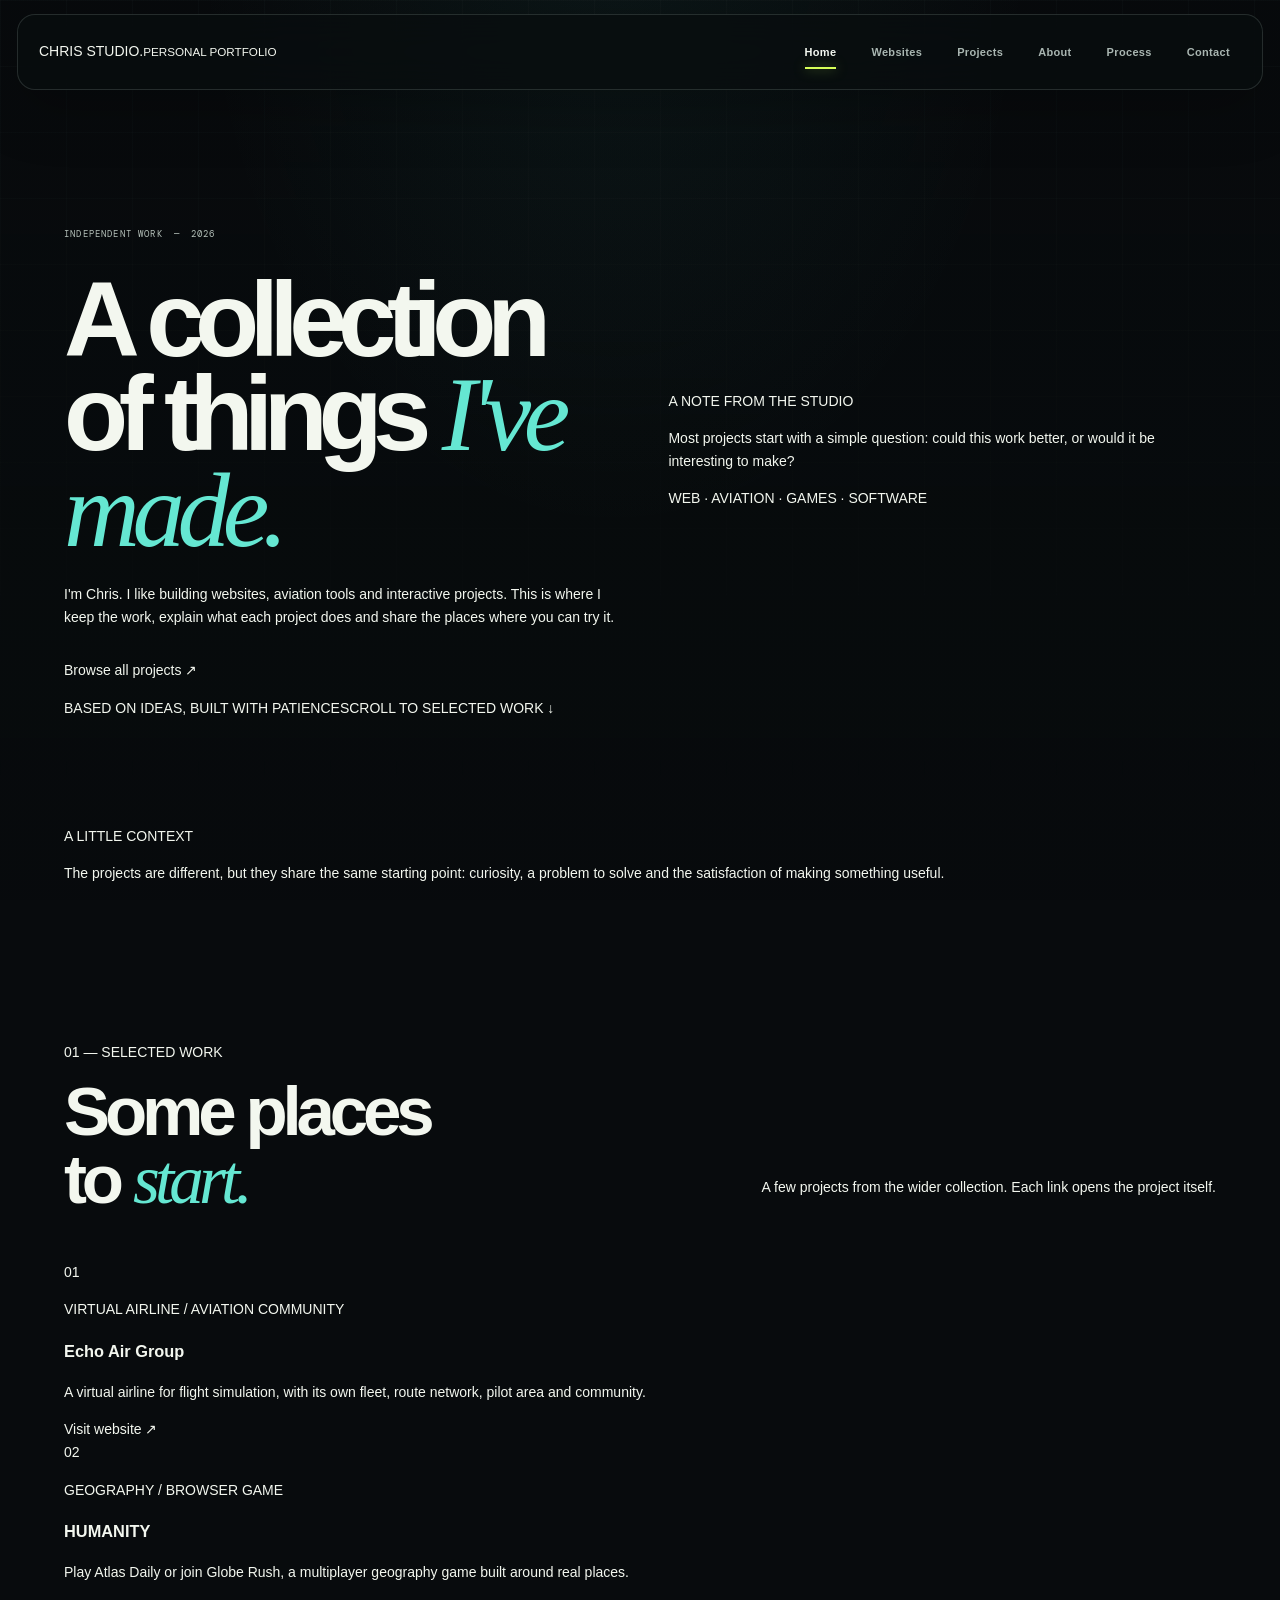
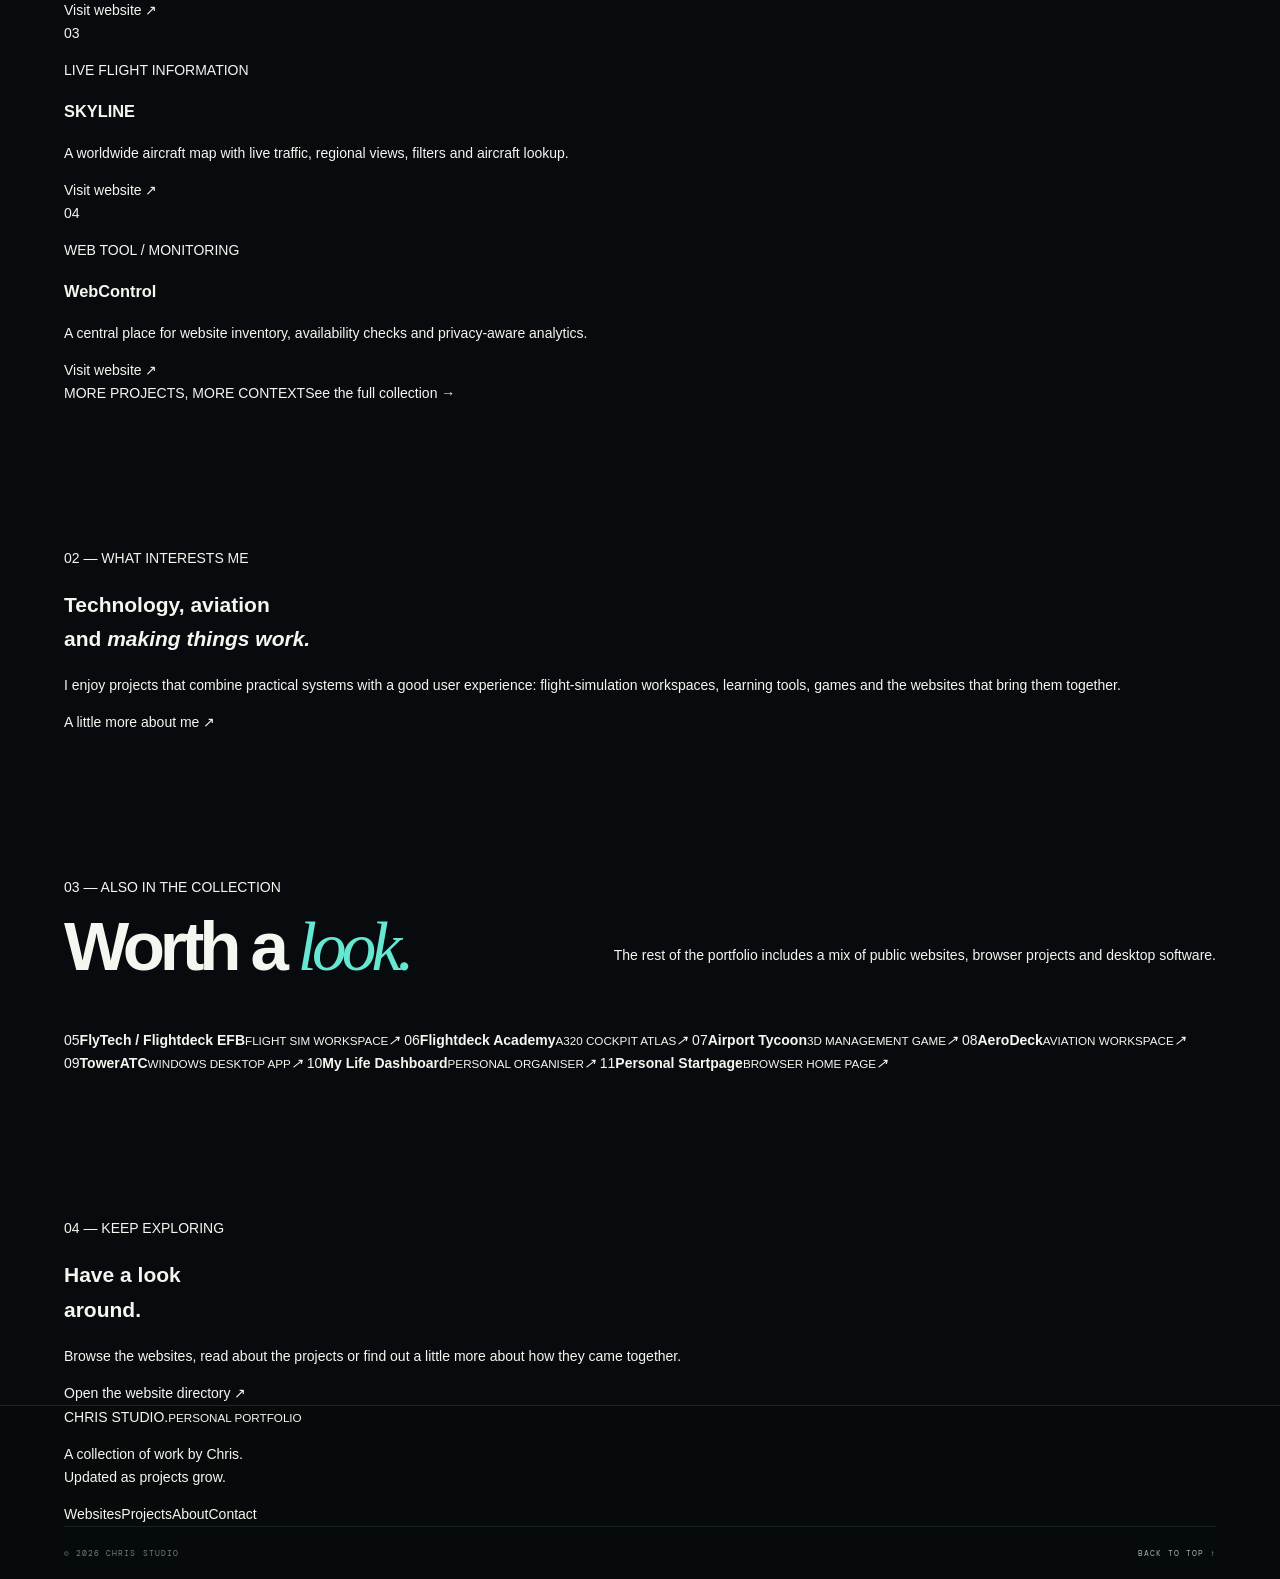
==== commit be9aacec: "Rebuild Chris Studio with a restrained editorial design" ====
--- a/index.html
+++ b/index.html
@@ -1,156 +1,126 @@
 <!doctype html>
 <html lang="en">
 <head>
-  <meta charset="utf-8">
-  <meta name="viewport" content="width=device-width, initial-scale=1">
-  <meta name="theme-color" content="#080b0d">
-  <title>Chris Studio — Ideas into experiences</title>
-  <meta name="description" content="The digital studio of Chris: websites, aviation tools, browser games and interactive ideas built from curiosity.">
-  <link rel="icon" href="assets/favicon.svg" type="image/svg+xml">
-  <link rel="preconnect" href="https://fonts.googleapis.com">
-  <link rel="preconnect" href="https://fonts.gstatic.com" crossorigin>
-  <link href="https://fonts.googleapis.com/css2?family=DM+Mono:wght@400;500&family=Manrope:wght@400;500;600;700;800&family=Space+Grotesk:wght@400;500;600;700&display=swap" rel="stylesheet">
-  <link rel="stylesheet" href="styles.css">
-  <meta property="og:type" content="website">
-  <meta property="og:title" content="Chris Studio — Ideas into experiences">
-  <meta property="og:description" content="A growing collection of websites, aviation tools, games and interactive ideas.">
-  <meta property="og:image" content="https://echoairgroup.github.io/CHRIS-STUDIO/assets/social-card.svg">
+<meta charset="utf-8">
+<meta name="viewport" content="width=device-width, initial-scale=1">
+<meta name="theme-color" content="#f2f0e9">
+<title>Chris Studio — Selected work</title>
+<meta name="description" content="The personal portfolio of Chris. A collection of websites, aviation projects, games and useful tools.">
+<link rel="icon" href="assets/favicon.svg" type="image/svg+xml">
+<link rel="preconnect" href="https://fonts.googleapis.com">
+<link rel="preconnect" href="https://fonts.gstatic.com" crossorigin>
+<link href="https://fonts.googleapis.com/css2?family=DM+Sans:wght@400;500;600;700&family=DM+Mono:wght@400;500&display=swap" rel="stylesheet">
+<link rel="stylesheet" href="styles.css">
+<meta property="og:type" content="website">
+<meta property="og:title" content="Chris Studio — Selected work">
+<meta property="og:description" content="A collection of websites, aviation projects, games and useful tools by Chris.">
+<meta property="og:image" content="https://echoairgroup.github.io/CHRIS-STUDIO/assets/social-card.svg">
 </head>
 <body data-page="home">
-  <a class="skip-link" href="#main">Skip to content</a>
-  <div class="ambient ambient-one" aria-hidden="true"></div>
-  <div class="ambient ambient-two" aria-hidden="true"></div>
+<a class="skip-link" href="#main">Skip to content</a>
+<header class="site-header">
+  <a class="wordmark" href="index.html"><span>CHRIS</span> STUDIO<span class="wordmark-period">.</span><small>PERSONAL PORTFOLIO</small></a>
+  <button class="menu-toggle" type="button" aria-expanded="false" aria-controls="primary-nav">Menu <span>＋</span></button>
+  <nav class="primary-nav" id="primary-nav" aria-label="Main navigation">
+    <a href="index.html" data-page-link="home">Home</a>
+    <a href="websites.html" data-page-link="websites">Websites</a>
+    <a href="projects.html" data-page-link="projects">Projects</a>
+    <a href="about.html" data-page-link="about">About</a>
+    <a href="journey.html" data-page-link="journey">Process</a>
+    <a href="contact.html" data-page-link="contact">Contact</a>
+  </nav>
+</header>
 
-  <header class="site-header">
-    <a class="brand" href="index.html" aria-label="Chris Studio home">
-      <span class="brand-symbol">C<span>.</span></span>
-      <span class="brand-name">CHRIS<span>/</span>STUDIO<small>INDEPENDENT DIGITAL WORKS</small></span>
-    </a>
-    <button class="menu-toggle" type="button" aria-expanded="false" aria-controls="primary-nav">
-      <span>Menu</span><i></i><i></i>
-    </button>
-    <nav class="primary-nav" id="primary-nav" aria-label="Main navigation">
-      <a href="index.html" data-page-link="home">Studio</a>
-      <a href="websites.html" data-page-link="websites">Websites</a>
-      <a href="projects.html" data-page-link="projects">Projects</a>
-      <a href="about.html" data-page-link="about">About</a>
-      <a class="nav-cta" href="contact.html" data-page-link="contact">Say hello <span>↗</span></a>
-    </nav>
-  </header>
+<main id="main">
+  <section class="hero page-width">
+    <div class="hero-main">
+      <p class="eyebrow">INDEPENDENT WORK <span>—</span> 2026</p>
+      <h1>A collection<br>of things <em>I've made.</em></h1>
+      <p class="hero-copy">I'm Chris. I like building websites, aviation tools and interactive projects. This is where I keep the work, explain what each project does and share the places where you can try it.</p>
+      <a class="under-link" href="projects.html">Browse all projects <span>↗</span></a>
+    </div>
+    <aside class="hero-aside">
+      <p class="aside-index">A NOTE FROM THE STUDIO</p>
+      <p>Most projects start with a simple question: could this work better, or would it be interesting to make?</p>
+      <p class="aside-small">WEB · AVIATION · GAMES · SOFTWARE</p>
+    </aside>
+    <div class="hero-bottom"><span>BASED ON IDEAS, BUILT WITH PATIENCE</span><a href="#selected-work">SCROLL TO SELECTED WORK ↓</a></div>
+  </section>
 
-  <main id="main">
-    <section class="hero page-width">
-      <div class="hero-copy">
-        <div class="eyebrow"><span class="signal"></span> A PERSONAL DIGITAL STUDIO <span class="eyebrow-divider">/</span> 2026</div>
-        <h1>Ideas are<br>only the <span>start.</span><br><em>Let's build.</em></h1>
-        <p class="hero-description">I'm Chris. I turn curiosity into websites, aviation tools, games and digital experiences — then keep refining them until they feel right.</p>
-        <div class="hero-actions">
-          <a class="button button-primary" href="projects.html">Explore the work <span>↗</span></a>
-          <a class="button button-quiet" href="about.html">Meet the builder <span>→</span></a>
-        </div>
-        <div class="hero-micro"><span class="micro-line"></span><span>INDEPENDENTLY BUILT</span><span class="micro-dot">✳</span><span>ALWAYS EVOLVING</span></div>
-      </div>
+  <section class="intro-line page-width">
+    <p class="section-label">A LITTLE CONTEXT</p>
+    <p>The projects are different, but they share the same starting point: curiosity, a problem to solve and the satisfaction of making something useful.</p>
+  </section>
 
-      <div class="hero-art" aria-label="Abstract orbital artwork representing ideas in motion">
-        <div class="art-header"><span>THE IDEA ENGINE</span><span>CS—001</span></div>
-        <div class="orbit-stage">
-          <div class="orbit orbit-a"></div>
-          <div class="orbit orbit-b"></div>
-          <div class="orbit orbit-c"></div>
-          <div class="orbit orbit-d"></div>
-          <div class="orbit-core"><span class="core-glint"></span><strong>C<span>.</span></strong><small>MAKE<br>IT REAL</small></div>
-          <div class="orbit-satellite satellite-a"><span>01</span><b>WEB</b></div>
-          <div class="orbit-satellite satellite-b"><span>02</span><b>FLIGHT</b></div>
-          <div class="orbit-satellite satellite-c"><span>03</span><b>PLAY</b></div>
-          <div class="orbit-satellite satellite-d"><span>04</span><b>TOOLS</b></div>
-          <span class="spark spark-a">✳</span><span class="spark spark-b">✳</span>
-        </div>
-        <div class="art-footer"><span>THOUGHT → FORM → FUNCTION</span><span class="art-live"><i></i> IN MOTION</span></div>
-        <div class="floating-note note-top"><span class="note-index">A /</span><div><b>Curiosity first</b><small>Start with a question.</small></div></div>
-        <div class="floating-note note-bottom"><span class="note-index">B /</span><div><b>Details matter</b><small>Make the experience count.</small></div></div>
-      </div>
-      <a class="scroll-cue" href="#selected-work"><span>SCROLL TO EXPLORE</span><i></i></a>
-    </section>
+  <section class="section page-width" id="selected-work">
+    <div class="section-heading">
+      <div><p class="section-label">01 — SELECTED WORK</p><h2>Some places<br>to <em>start.</em></h2></div>
+      <p class="heading-note">A few projects from the wider collection. Each link opens the project itself.</p>
+    </div>
 
-    <section class="signal-strip" aria-label="Areas of work">
-      <div class="signal-track">
-        <span>WEB EXPERIENCES <b>✳</b></span><span>AVIATION <b>✳</b></span><span>INTERACTIVE WORLDS <b>✳</b></span><span>USEFUL TOOLS <b>✳</b></span><span>WEB EXPERIENCES <b>✳</b></span><span>AVIATION <b>✳</b></span><span>INTERACTIVE WORLDS <b>✳</b></span><span>USEFUL TOOLS <b>✳</b></span>
-      </div>
-    </section>
+    <div class="selected-list">
+      <article class="selected-row">
+        <span class="item-number">01</span>
+        <div class="item-main"><p class="item-type">VIRTUAL AIRLINE / AVIATION COMMUNITY</p><h3>Echo Air Group</h3><p>A virtual airline for flight simulation, with its own fleet, route network, pilot area and community.</p></div>
+        <a class="item-link" href="https://echoairgroup.github.io/Echo-Air-Group/" target="_blank" rel="noreferrer">Visit website <span>↗</span></a>
+      </article>
+      <article class="selected-row">
+        <span class="item-number">02</span>
+        <div class="item-main"><p class="item-type">GEOGRAPHY / BROWSER GAME</p><h3>HUMANITY</h3><p>Play Atlas Daily or join Globe Rush, a multiplayer geography game built around real places.</p></div>
+        <a class="item-link" href="https://echoairgroup.github.io/HUMANITY/" target="_blank" rel="noreferrer">Visit website <span>↗</span></a>
+      </article>
+      <article class="selected-row">
+        <span class="item-number">03</span>
+        <div class="item-main"><p class="item-type">LIVE FLIGHT INFORMATION</p><h3>SKYLINE</h3><p>A worldwide aircraft map with live traffic, regional views, filters and aircraft lookup.</p></div>
+        <a class="item-link" href="https://echoairgroup.github.io/SKYLINE/" target="_blank" rel="noreferrer">Visit website <span>↗</span></a>
+      </article>
+      <article class="selected-row">
+        <span class="item-number">04</span>
+        <div class="item-main"><p class="item-type">WEB TOOL / MONITORING</p><h3>WebControl</h3><p>A central place for website inventory, availability checks and privacy-aware analytics.</p></div>
+        <a class="item-link" href="https://echoairgroup.github.io/webcontrol/" target="_blank" rel="noreferrer">Visit website <span>↗</span></a>
+      </article>
+    </div>
+    <div class="section-end"><span>MORE PROJECTS, MORE CONTEXT</span><a href="projects.html">See the full collection →</a></div>
+  </section>
 
-    <section class="section page-width" id="selected-work">
-      <div class="section-heading">
-        <div><p class="section-kicker">01 / SELECTED WORK</p><h2>Different worlds.<br><em>One curious mind.</em></h2></div>
-        <a class="text-link" href="projects.html">See every project <span>↗</span></a>
-      </div>
-      <div class="featured-grid">
-        <a class="feature-card feature-large" href="projects.html#echo-air-group">
-          <div class="feature-art art-echo"><span class="art-corner">01 / COMMUNITY</span><div class="echo-wing">ECV<span>✳</span></div><div class="art-runway"></div><span class="art-foot">VIRTUAL AIRLINE · 6L</span></div>
-          <div class="feature-meta"><span>AVIATION / COMMUNITY</span><span>↗</span></div>
-          <h3>Echo Air Group</h3><p>A virtual airline built around shared flights, pilot tools and a connected aviation community.</p>
-        </a>
-        <a class="feature-card" href="projects.html#humanity">
-          <div class="feature-art art-humanity"><span class="art-corner">02 / GEOGRAPHY</span><div class="globe-art"><i></i><i></i><i></i><b></b></div><span class="art-foot">THE WORLD, IN PLAY</span></div>
-          <div class="feature-meta"><span>GAME / GLOBAL</span><span>↗</span></div>
-          <h3>HUMANITY</h3><p>Daily geography challenges and multiplayer games built around the real world.</p>
-        </a>
-        <a class="feature-card" href="projects.html#skyline">
-          <div class="feature-art art-skyline"><span class="art-corner">03 / LIVE DATA</span><div class="radar-art"><i></i><i></i><i></i><b></b><span>SKYLINE</span></div><span class="art-foot">WORLDWIDE FLIGHT RADAR</span></div>
-          <div class="feature-meta"><span>AVIATION / RADAR</span><span>↗</span></div>
-          <h3>SKYLINE</h3><p>A live aircraft map for exploring worldwide air traffic and aircraft details.</p>
-        </a>
-        <a class="feature-card" href="projects.html#webcontrol">
-          <div class="feature-art art-control"><span class="art-corner">04 / WEB OPERATIONS</span><div class="control-art"><div class="control-top"><i></i><i></i><i></i><b>OVERVIEW</b></div><div class="control-tiles"><i></i><i></i><i></i></div><div class="control-chart"><i></i><i></i><i></i><i></i><i></i><i></i><i></i><i></i></div></div><span class="art-foot">ONE PLACE FOR YOUR WEBSITES</span></div>
-          <div class="feature-meta"><span>TOOL / DASHBOARD</span><span>↗</span></div>
-          <h3>WebControl</h3><p>A command centre concept for website monitoring, analytics and operations.</p>
-        </a>
-      </div>
-      <div class="section-footnote"><span>✳</span><p>These are just the front row. The full collection includes flight-sim workspaces, learning tools, browser games and local-first experiments.</p><a href="websites.html">Browse the websites →</a></div>
-    </section>
+  <section class="about-band">
+    <div class="page-width about-band-inner">
+      <p class="section-label">02 — WHAT INTERESTS ME</p>
+      <div><h2>Technology, aviation<br>and <em>making things work.</em></h2><p>I enjoy projects that combine practical systems with a good user experience: flight-simulation workspaces, learning tools, games and the websites that bring them together.</p><a class="under-link" href="about.html">A little more about me <span>↗</span></a></div>
+    </div>
+  </section>
 
-    <section class="studio-panel">
-      <div class="page-width studio-inner">
-        <div class="studio-orb" aria-hidden="true"><div class="studio-orb-ring"></div><div class="studio-orb-core">C<span>.</span></div><span class="studio-orb-label">IDEAS<br>IN ORBIT</span></div>
-        <div class="studio-copy">
-          <p class="section-kicker">02 / THE STUDIO</p>
-          <h2>Built from<br><em>curiosity.</em></h2>
-          <p>Some ideas become useful tools. Others become games, maps or entire digital worlds. What connects them is the process: understand the problem, build the experience, test the details and make it better.</p>
-          <a class="button button-outline" href="about.html">A little more about me <span>↗</span></a>
-        </div>
-        <div class="studio-index"><span>THE APPROACH</span><b>IDEA<br>↓<br>BUILD<br>↓<br>REFINE</b><small>NO FINISH LINE.</small></div>
-      </div>
-    </section>
+  <section class="section page-width other-work">
+    <div class="section-heading">
+      <div><p class="section-label">03 — ALSO IN THE COLLECTION</p><h2>Worth a <em>look.</em></h2></div>
+      <p class="heading-note">The rest of the portfolio includes a mix of public websites, browser projects and desktop software.</p>
+    </div>
+    <div class="compact-list">
+      <a href="https://echoairgroup.github.io/flightdeck-efb/" target="_blank" rel="noreferrer"><span>05</span><b>FlyTech / Flightdeck EFB</b><small>FLIGHT SIM WORKSPACE</small><i>↗</i></a>
+      <a href="https://echoairgroup.github.io/Flightdeck-Academy/" target="_blank" rel="noreferrer"><span>06</span><b>Flightdeck Academy</b><small>A320 COCKPIT ATLAS</small><i>↗</i></a>
+      <a href="https://echoairgroup.github.io/airport-tycoon/" target="_blank" rel="noreferrer"><span>07</span><b>Airport Tycoon</b><small>3D MANAGEMENT GAME</small><i>↗</i></a>
+      <a href="https://echoairgroup.github.io/aerodeck/" target="_blank" rel="noreferrer"><span>08</span><b>AeroDeck</b><small>AVIATION WORKSPACE</small><i>↗</i></a>
+      <a href="project-details.html#tower-atc"><span>09</span><b>TowerATC</b><small>WINDOWS DESKTOP APP</small><i>↗</i></a>
+      <a href="https://echoairgroup.github.io/My-Life-Dashboard/" target="_blank" rel="noreferrer"><span>10</span><b>My Life Dashboard</b><small>PERSONAL ORGANISER</small><i>↗</i></a>
+      <a href="https://echoairgroup.github.io/Personal-Startpage/" target="_blank" rel="noreferrer"><span>11</span><b>Personal Startpage</b><small>BROWSER HOME PAGE</small><i>↗</i></a>
+    </div>
+  </section>
 
-    <section class="section page-width more-work">
-      <div class="section-heading">
-        <div><p class="section-kicker">03 / THE BIGGER PICTURE</p><h2>More than<br><em>websites.</em></h2></div>
-        <div class="heading-aside"><p>Explore the other work taking shape across aviation, games, productivity and desktop software.</p><a class="text-link" href="projects.html">Open the full portfolio <span>↗</span></a></div>
-      </div>
-      <div class="work-list">
-        <a href="projects.html#flytech"><span class="work-no">05</span><span class="work-name">FlyTech / Flightdeck EFB</span><span class="work-type">FLIGHT SIM WORKSPACE</span><span class="work-arrow">↗</span></a>
-        <a href="projects.html#flightdeck-academy"><span class="work-no">06</span><span class="work-name">Flightdeck Academy</span><span class="work-type">INTERACTIVE LEARNING</span><span class="work-arrow">↗</span></a>
-        <a href="projects.html#airport-tycoon"><span class="work-no">07</span><span class="work-name">Airport Tycoon</span><span class="work-type">3D BROWSER GAME</span><span class="work-arrow">↗</span></a>
-        <a href="projects.html#aerodeck"><span class="work-no">08</span><span class="work-name">AeroDeck</span><span class="work-type">AVIATION WORKSPACE</span><span class="work-arrow">↗</span></a>
-        <a href="projects.html#tower-atc"><span class="work-no">09</span><span class="work-name">TowerATC</span><span class="work-type">DESKTOP / MSFS 2024</span><span class="work-arrow">↗</span></a>
-        <a href="projects.html#personal-tools"><span class="work-no">10</span><span class="work-name">Personal tools</span><span class="work-type">LOCAL-FIRST APPS</span><span class="work-arrow">↗</span></a>
-      </div>
-    </section>
+  <section class="closing page-width">
+    <p class="section-label">04 — KEEP EXPLORING</p>
+    <h2>Have a look<br>around<span>.</span></h2>
+    <div class="closing-bottom"><p>Browse the websites, read about the projects or find out a little more about how they came together.</p><a class="under-link" href="websites.html">Open the website directory <span>↗</span></a></div>
+  </section>
+</main>
 
-    <section class="closing-panel page-width">
-      <div><p class="section-kicker">04 / WHAT'S NEXT</p><h2>The next idea<br>is <em>already out there.</em></h2></div>
-      <div class="closing-action"><p>This portfolio grows with the work. Explore what's here, follow a project or take a look behind the scenes.</p><a class="button button-primary" href="projects.html">Explore the collection <span>↗</span></a></div>
-      <span class="closing-stamp">CHRIS<br><b>STUDIO</b><i>✳</i></span>
-    </section>
-  </main>
-
-  <footer class="site-footer">
-    <div class="page-width footer-top">
-      <a class="brand footer-brand" href="index.html"><span class="brand-symbol">C<span>.</span></span><span class="brand-name">CHRIS<span>/</span>STUDIO<small>INDEPENDENT DIGITAL WORKS</small></span></a>
-      <p>A home for ideas, projects<br>and the process in between.</p>
-      <div class="footer-links"><a href="websites.html">Websites</a><a href="projects.html">Projects</a><a href="about.html">About</a><a href="https://github.com/echoairgroup" target="_blank" rel="noreferrer">GitHub ↗</a></div>
-    </div>
-    <div class="page-width footer-bottom"><span>© <span data-year>2026</span> CHRIS.STUDIO</span><span>MADE WITH CURIOSITY <b>✳</b></span><a href="#main">BACK TO TOP ↑</a></div>
-  </footer>
-  <script src="script.js" defer></script>
+<footer class="site-footer">
+  <div class="page-width footer-main">
+    <a class="wordmark" href="index.html"><span>CHRIS</span> STUDIO<span class="wordmark-period">.</span><small>PERSONAL PORTFOLIO</small></a>
+    <p>A collection of work by Chris.<br>Updated as projects grow.</p>
+    <nav class="footer-nav" aria-label="Footer navigation"><a href="websites.html">Websites</a><a href="projects.html">Projects</a><a href="about.html">About</a><a href="contact.html">Contact</a></nav>
+  </div>
+  <div class="page-width footer-bottom"><span>© <span data-year>2026</span> CHRIS STUDIO</span><a href="#main">BACK TO TOP ↑</a></div>
+</footer>
+<script src="script.js" defer></script>
 </body>
 </html>
--- a/styles.css
+++ b/styles.css
@@ -1,22 +1,528 @@
-:root{color-scheme:dark;--bg:#11130f;--soft:#171b15;--panel:#1c211a;--ink:#f0f1e9;--muted:#a4ad9d;--quiet:#75806e;--line:rgba(232,238,222,.14);--accent:#b8ed68;--max:1200px;--gutter:clamp(22px,5.6vw,84px)}
-*{box-sizing:border-box}html{scroll-behavior:smooth;background:var(--bg)}body{margin:0;background:var(--bg);color:var(--ink);font:15px/1.65 Inter,ui-sans-serif,system-ui,-apple-system,"Segoe UI",sans-serif;-webkit-font-smoothing:antialiased}a{color:inherit;text-decoration:none}button,input{font:inherit}::selection{background:var(--accent);color:#11130f}.page-width{width:min(var(--max),calc(100% - var(--gutter)*2));margin-inline:auto}.skip-link{position:fixed;z-index:100;top:10px;left:10px;padding:10px 14px;background:var(--accent);color:#111;transform:translateY(-150%)}.skip-link:focus{transform:none}.sr-only{position:absolute;width:1px;height:1px;padding:0;margin:-1px;overflow:hidden;clip:rect(0,0,0,0);white-space:nowrap;border:0}
-.site-header{height:82px;border-bottom:1px solid var(--line);position:relative;z-index:20;background:rgba(17,19,15,.96)}.header-inner{width:min(1440px,calc(100% - var(--gutter)*1.3));height:100%;margin:auto;display:flex;align-items:center;justify-content:space-between}.wordmark{font-size:17px;font-weight:820;letter-spacing:-.075em;line-height:1}.wordmark span{color:var(--accent)}.primary-nav{height:100%;display:flex;align-items:center;gap:clamp(18px,3vw,42px)}.primary-nav a{color:#aeb6a8;font-size:12px;transition:color .2s}.primary-nav a:hover,.primary-nav a.active{color:var(--ink)}.primary-nav a.active:after{content:"";display:block;height:2px;margin-top:7px;background:var(--accent)}.primary-nav .nav-contact{margin-left:4px;padding:10px 15px;border:1px solid rgba(184,237,104,.45);color:var(--accent)}.primary-nav .nav-contact:hover{background:var(--accent);color:var(--bg)}.primary-nav .nav-contact:after{display:none}.menu-toggle{display:none}
-.eyebrow,.section-index{margin:0;color:var(--accent);font-size:10px;font-weight:700;letter-spacing:.17em;line-height:1.5;text-transform:uppercase}.eyebrow{display:flex;align-items:center;gap:10px}.eyebrow i{width:6px;height:6px;border-radius:50%;background:var(--accent);box-shadow:0 0 0 4px rgba(184,237,104,.1)}h1 em,h2 em,.journey-intro>p:last-child em{color:var(--accent);font-family:Georgia,"Times New Roman",serif;font-weight:400;letter-spacing:-.065em}
-.hero{border-bottom:1px solid var(--line);background:radial-gradient(ellipse at 76% 44%,rgba(109,139,72,.11),transparent 34%),var(--bg);overflow:hidden}.hero-inner{min-height:610px;display:grid;grid-template-columns:1.1fr .9fr;align-items:center;gap:7%;padding-block:72px 52px}.hero h1,.page-hero h1,.contact-hero h1,.not-found h1{margin:31px 0 22px;font-size:clamp(58px,7.1vw,100px);line-height:.99;font-weight:540;letter-spacing:-.075em}.hero-intro{max-width:480px;color:#b5bbae;font-size:16px;line-height:1.85}.hero-actions{margin-top:33px;display:flex;align-items:center;gap:28px;flex-wrap:wrap}.button{min-height:48px;display:inline-flex;align-items:center;justify-content:center;gap:24px;padding:0 18px;border:1px solid transparent;font-size:11px;font-weight:700;transition:transform .2s,background .2s}.button:hover{transform:translateY(-2px)}.button-primary{background:var(--accent);color:#161a11}.button-primary:hover{background:#d0ff86}.text-link{display:inline-flex;align-items:center;gap:12px;width:fit-content;color:var(--ink);font-size:12px;font-weight:650;border-bottom:1px solid rgba(184,237,104,.45);padding-bottom:5px;transition:color .2s}.text-link:hover{color:var(--accent)}.hero-footnote{margin-top:66px;color:var(--quiet);font-size:9px;letter-spacing:.13em;display:flex;align-items:center;gap:11px}.hero-footnote b{width:25px;height:1px;background:var(--accent)}
-.hero-art{min-height:430px;position:relative;border:1px solid var(--line);background:linear-gradient(145deg,rgba(255,255,255,.025),transparent 58%),#151913;overflow:hidden}.hero-art:before{content:"";position:absolute;inset:0;opacity:.16;background-image:linear-gradient(rgba(224,235,210,.12) 1px,transparent 1px),linear-gradient(90deg,rgba(224,235,210,.12) 1px,transparent 1px);background-size:42px 42px;mask-image:linear-gradient(135deg,black,transparent 85%)}.art-topline,.art-bottomline{position:absolute;z-index:2;left:22px;right:22px;display:flex;justify-content:space-between;color:#798174;font-size:8px;letter-spacing:.15em}.art-topline{top:19px}.art-bottomline{bottom:18px}.live{color:var(--accent)}.live:before{content:"";display:inline-block;width:5px;height:5px;margin:0 7px 1px 0;border-radius:50%;background:var(--accent)}.orbit-scene{position:absolute;inset:50px 0 45px;display:grid;place-items:center}.orbit{position:absolute;border:1px solid rgba(184,237,104,.2);border-radius:50%}.o1{width:300px;height:140px;transform:rotate(-26deg)}.o2{width:370px;height:230px;transform:rotate(43deg);border-color:rgba(225,231,214,.12)}.o3{width:250px;height:250px;border-style:dashed;border-color:rgba(184,237,104,.17)}.orbit-core{width:126px;height:126px;border:1px solid rgba(184,237,104,.55);border-radius:50%;background:radial-gradient(circle at 38% 32%,#38482a,#1a2116 70%);display:flex;flex-direction:column;align-items:center;justify-content:center;z-index:1;box-shadow:0 0 65px rgba(184,237,104,.1)}.orbit-core strong{font-size:40px;line-height:1;letter-spacing:-.1em}.orbit-core strong span{color:var(--accent)}.orbit-core small{margin-top:9px;color:#a9b19e;font-size:6px;line-height:1.3;letter-spacing:.18em;text-align:center}.orbit-node{position:absolute;z-index:2;min-width:62px;padding:7px 9px;border:1px solid rgba(230,238,220,.2);background:#1a1f18;color:#c7cec0;font-size:8px;letter-spacing:.11em;text-align:center;display:flex;flex-direction:column;line-height:1.4}.orbit-node small{color:var(--accent);font-size:7px}.n1{top:12%;left:18%}.n2{top:21%;right:14%}.n3{bottom:17%;left:15%}.n4{bottom:14%;right:15%}.cross{position:absolute;color:var(--accent);font-size:16px;opacity:.7}.c1{top:20%;left:47%}.c2{bottom:14%;right:45%}.hero-scroll{height:48px;display:flex;align-items:center;gap:16px;color:var(--quiet);font-size:8px;letter-spacing:.16em}.hero-scroll i{width:60px;height:1px;background:var(--accent)}
-.intro-strip{border-bottom:1px solid var(--line);background:#151812}.intro-inner{min-height:190px;display:grid;grid-template-columns:.55fr 1.45fr;align-items:center;gap:8%}.intro-inner>p:last-child{max-width:760px;margin:0;font-size:clamp(22px,3vw,34px);line-height:1.38;letter-spacing:-.04em}.intro-inner>p:last-child span{color:#828c7b}.section{padding-block:125px}.section-heading{display:flex;align-items:end;justify-content:space-between;gap:40px;margin-bottom:52px}.section-heading h2,.dark-band h2,.page-cta h2{margin:20px 0 0;font-size:clamp(38px,5vw,62px);line-height:1.03;font-weight:530;letter-spacing:-.065em}.home-grid{display:grid;grid-template-columns:1.2fr 1fr 1fr;gap:22px;align-items:start}.home-project{display:block;min-width:0}.project-art{position:relative;aspect-ratio:1.36;overflow:hidden;border:1px solid rgba(233,239,224,.11)}.home-project:not(.featured) .project-art{aspect-ratio:1.17}.project-meta{margin-top:17px;display:flex;align-items:center;justify-content:space-between;gap:10px;color:var(--quiet);font-size:8px;font-weight:700;letter-spacing:.12em}.home-project h3{margin:10px 0 5px;font-size:22px;font-weight:540;letter-spacing:-.04em;transition:color .2s}.home-project:hover h3{color:var(--accent)}.home-project p{max-width:350px;margin:0;color:var(--muted);font-size:12px;line-height:1.8}
-.art-airline{background:radial-gradient(ellipse at 65% 22%,rgba(184,237,104,.23),transparent 45%),linear-gradient(135deg,#263c35,#111d20 68%)}.airline-mark{position:absolute;left:11%;top:21%;right:10%;display:flex;justify-content:space-between;align-items:flex-start;color:#ecf3df;font-size:clamp(30px,4vw,50px);font-weight:750;letter-spacing:-.08em}.airline-mark b{font-size:48px;color:var(--accent);font-weight:300}.runway{position:absolute;left:-10%;right:-10%;bottom:-34%;height:63%;border:1px solid rgba(240,246,230,.25);transform:perspective(160px) rotateX(50deg);background:repeating-linear-gradient(90deg,transparent 0 38px,rgba(240,246,230,.16) 39px 40px)}.project-art>small,.entry-visual>small{position:absolute;z-index:2;bottom:15px;left:17px;color:rgba(244,247,236,.6);font-size:7px;letter-spacing:.17em}.art-control{background:radial-gradient(ellipse at 85% 4%,rgba(184,237,104,.15),transparent 40%),#1a201d;display:grid;place-items:center}.mini-window{width:68%;height:62%;border:1px solid rgba(220,232,211,.2);background:rgba(10,14,12,.55);box-shadow:0 18px 45px #0005;transform:rotate(-3deg)}.mini-top{height:23px;display:flex;align-items:center;gap:4px;padding:0 9px;border-bottom:1px solid rgba(220,232,211,.13)}.mini-top i{width:4px;height:4px;border-radius:50%;background:#8b967f}.mini-top span{margin-left:auto;color:#99a391;font-size:6px;letter-spacing:.13em}.mini-cards{padding:13px 13px 7px;display:grid;grid-template-columns:repeat(3,1fr);gap:7px}.mini-cards i{height:23px;background:rgba(184,237,104,.12);border:1px solid rgba(184,237,104,.23)}.mini-chart{height:64px;margin:3px 13px 0;border-bottom:1px solid #dce8d133;display:flex;align-items:end;justify-content:space-around;gap:5px}.mini-chart i{width:8%;background:var(--accent);opacity:.7}.mini-chart i:nth-child(1){height:30%}.mini-chart i:nth-child(2){height:50%}.mini-chart i:nth-child(3){height:42%}.mini-chart i:nth-child(4){height:70%}.mini-chart i:nth-child(5){height:52%}.mini-chart i:nth-child(6){height:85%}.mini-chart i:nth-child(7){height:74%}
-.art-cockpit{background:radial-gradient(ellipse at 47% 45%,rgba(68,123,117,.28),transparent 45%),linear-gradient(145deg,#171e20,#101716);display:grid;place-items:center}.cockpit{width:76%;height:65%;border:1px solid rgba(198,218,201,.3);border-radius:38% 38% 8px 8px/23% 23% 8px 8px;background:linear-gradient(155deg,#344746,#121a19 65%);padding:14px 12px 9px;display:flex;flex-direction:column;justify-content:space-between;transform:perspective(500px) rotateX(5deg);box-shadow:0 20px 50px #0006}.screen{flex:1;min-height:0;background:#0b1716;border:1px solid #a0cdb14d;margin:4px 8px 10px;padding:9px;color:#9ed6a0;position:relative}.screen span{font-size:6px;letter-spacing:.12em}.screen b{position:absolute;right:13px;top:8px;font-size:20px;font-weight:500}.controls{display:flex;justify-content:center;gap:7px}.controls i{width:10px;height:7px;border:1px solid #d2e6cd4d;border-radius:2px;background:#202e2a}
-.dark-band{background:#1a2018;border-block:1px solid var(--line);overflow:hidden}.band-inner{position:relative;min-height:430px;display:grid;grid-template-columns:.48fr 1fr;gap:8%;align-items:center;padding-block:90px}.band-inner>div:nth-child(2){max-width:580px;position:relative;z-index:2}.dark-band h2{margin-bottom:22px}.band-inner>div>p:not(.section-index){max-width:470px;color:#a9b1a2;font-size:13px;line-height:1.9;margin-bottom:30px}.button-outline{border-color:#b8ed6880;color:var(--accent);background:transparent}.button-outline:hover{background:var(--accent);color:#111}.band-mark{position:absolute;right:-4%;bottom:-46%;width:460px;height:460px;border:1px solid #b8ed6820;border-radius:50%;display:grid;place-items:center;color:#b8ed6815;font-size:290px;font-weight:800;letter-spacing:-.15em}.band-mark i{position:absolute;inset:15%;border:1px solid #b8ed681c;border-radius:50%}.next-section{padding-top:115px;padding-bottom:40px}.next-note{max-width:330px;margin-right:5%}.next-note p{color:var(--muted);font-size:13px;line-height:1.9;margin:0 0 22px}.closing-line{border-top:1px solid var(--line);padding:19px 0;display:flex;justify-content:space-between;color:var(--quiet);font-size:8px;letter-spacing:.16em}.closing-line b{color:var(--accent);font-size:12px}
-.site-footer{background:#0c0e0b;border-top:1px solid var(--line)}.footer-main{min-height:170px;display:grid;grid-template-columns:1fr 1.3fr 1fr;align-items:center;gap:25px}.footer-main p{color:#858e80;font-size:11px;line-height:1.8}.footer-links{display:flex;flex-wrap:wrap;justify-content:end;gap:15px 22px}.footer-links a{color:#9ca494;font-size:10px}.footer-links a:hover{color:var(--accent)}.footer-bottom{min-height:50px;display:flex;justify-content:space-between;align-items:center;gap:18px;border-top:1px solid #e8eedf17;color:#697164;font-size:8px;letter-spacing:.11em}.footer-bottom a{color:#a0a995}.footer-bottom a:hover{color:var(--accent)}
-/* Interior pages */.page-hero{padding-top:clamp(88px,11vw,150px);padding-bottom:55px;border-bottom:1px solid var(--line)}.page-hero h1{max-width:900px;margin-top:29px;font-size:clamp(58px,8.3vw,112px)}.page-hero-bottom{margin-top:42px;display:flex;justify-content:space-between;align-items:end;gap:30px}.lead{max-width:475px;margin:0;color:#aab2a3;font-size:16px;line-height:1.8}.page-number{color:var(--quiet);font-size:9px;letter-spacing:.14em;white-space:nowrap}
-.about-story{padding-block:100px 110px;display:grid;grid-template-columns:.65fr 1.35fr;gap:8%}.about-story aside>.section-index{max-width:170px}.portrait-mark{width:min(260px,100%);aspect-ratio:1;margin-top:75px;border:1px solid #b8ed6840;background:radial-gradient(circle at 50% 43%,#303d27,#171c14 67%);display:flex;flex-direction:column;align-items:center;justify-content:center;position:relative}.portrait-mark:before,.portrait-mark:after{content:"";position:absolute;inset:12%;border:1px solid #b8ed682e;border-radius:50%}.portrait-mark:after{inset:22%;border-style:dashed}.portrait-mark strong{z-index:1;font-size:89px;letter-spacing:-.13em;line-height:1}.portrait-mark strong span{color:var(--accent)}.portrait-mark small{z-index:1;margin-top:12px;color:#a7b09b;font-size:7px;letter-spacing:.2em;text-align:center}.story-copy{max-width:700px}.story-copy p{color:#aab2a3;font-size:14px;line-height:2;margin:0 0 21px}.story-copy .story-lead{margin:0 0 32px;color:var(--ink);font-size:clamp(24px,3.1vw,36px);line-height:1.42;letter-spacing:-.045em}.signature{display:flex;justify-content:space-between;align-items:center;margin-top:55px;padding-top:17px;border-top:1px solid var(--line);color:var(--quiet);font-size:8px;letter-spacing:.15em}.signature b{color:var(--accent);font-size:12px;letter-spacing:.06em}.interest-section{background:#171b15;border-block:1px solid var(--line);padding:75px 0 88px}.interest-grid{display:grid;grid-template-columns:repeat(3,1fr);gap:30px;margin-top:45px}.interest-grid article{min-height:175px;border-top:1px solid #b8ed6870;padding-top:16px}.interest-grid article>span{color:var(--accent);font-size:9px}.interest-grid h2{margin:22px 0 8px;font-size:22px;font-weight:540}.interest-grid p{max-width:300px;margin:0;color:var(--muted);font-size:12px;line-height:1.85}.page-cta{min-height:330px;display:flex;justify-content:space-between;align-items:center;gap:40px}.page-cta h2{margin-top:17px}.page-cta .button{flex-shrink:0}
-.website-directory{padding-top:70px;padding-bottom:50px}.directory-heading{display:flex;justify-content:space-between;align-items:center;padding-bottom:16px;border-bottom:1px solid var(--line);color:var(--quiet);font-size:8px;letter-spacing:.13em}.website-row{display:grid;grid-template-columns:.9fr 1.1fr;gap:clamp(30px,7vw,90px);align-items:center;padding:45px 0;border-bottom:1px solid var(--line)}.website-preview{aspect-ratio:1.54;overflow:hidden;position:relative;border:1px solid #e8eedf22}.preview-label{position:absolute;z-index:2;top:14px;left:16px;color:#f5f7eea6;font-size:7px;letter-spacing:.16em}.preview-eag{background:radial-gradient(ellipse at 72% 25%,#b8ed683d,transparent 48%),linear-gradient(135deg,#263b33,#101d20)}.preview-eag strong{position:absolute;left:12%;top:32%;font-size:clamp(25px,4vw,54px);line-height:.92;letter-spacing:-.09em}.preview-eag strong span{color:var(--accent)}.preview-eag small,.preview-webcontrol small,.preview-studio small{position:absolute;bottom:13px;left:16px;color:#f5f7ee99;font-size:7px;letter-spacing:.16em}.preview-runway{position:absolute;width:75%;height:45%;right:-15%;bottom:-20%;border:1px solid #eef4e64d;transform:rotate(-18deg);background:repeating-linear-gradient(90deg,transparent 0 28px,#eef4e61f 29px 30px)}.preview-webcontrol{display:grid;place-items:center;background:radial-gradient(ellipse at 80% 20%,#b8ed682e,transparent 50%),#151c18}.preview-dashboard{width:67%;height:58%;display:grid;grid-template-columns:repeat(3,1fr);grid-template-rows:24% 1fr;gap:8px;transform:rotate(-3deg)}.preview-dashboard i{border:1px solid #b8ed6850;background:#b8ed681a}.preview-dashboard b{grid-column:1/-1;background:linear-gradient(165deg,transparent 50%,#b8ed6866 51%,transparent 52%),repeating-linear-gradient(0deg,transparent 0 15px,#e8eedf1a 16px 17px)}.preview-studio{background:radial-gradient(ellipse at 75% 15%,#b8ed6829,transparent 48%),#171b15}.preview-studio>div{position:absolute;top:28%;left:12%;font-size:clamp(26px,4vw,51px);line-height:.92;font-weight:600;letter-spacing:-.08em}.preview-studio em{color:var(--accent);font-family:Georgia,serif;font-weight:400}.website-info .project-meta{margin-top:0}.status-tag{border:1px solid #b8ed6859;color:var(--accent);padding:4px 7px;font-size:7px;letter-spacing:.1em;white-space:nowrap}.status-progress{border-color:#ebefe233;color:#a9b09f}.website-info h2{margin:16px 0 10px;font-size:clamp(25px,3vw,38px);font-weight:540;letter-spacing:-.055em}.website-info>p{max-width:470px;margin:0 0 22px;color:var(--muted);font-size:13px;line-height:1.9}.link-set{display:flex;align-items:center;flex-wrap:wrap;gap:23px}.subtle-link{color:#899282;font-size:11px}.subtle-link:hover{color:var(--accent)}.directory-note{display:flex;align-items:center;gap:20px;padding:36px 0 80px}.directory-note>span,.journey-note>div>span{color:var(--accent);font-size:28px}.directory-note p{color:var(--muted);font-size:12px}.directory-note a{color:var(--accent);border-bottom:1px solid #b8ed6866}
-.project-browser{padding-top:65px;padding-bottom:105px}.filter-toolbar{padding:18px 0 25px;display:flex;align-items:center;justify-content:space-between;gap:25px}.filter-buttons{display:flex;flex-wrap:wrap;gap:7px}.filter-button{border:1px solid var(--line);padding:8px 12px;background:transparent;color:#9ea697;font-size:10px;cursor:pointer;transition:all .2s}.filter-button:hover{color:var(--ink);border-color:#b8ed6880}.filter-button.active{color:var(--bg);background:var(--accent);border-color:var(--accent)}.search-field{width:195px;display:flex;align-items:center;gap:8px;border-bottom:1px solid #e8eedf40;padding:5px 0;color:var(--accent)}.search-field input{width:100%;border:0;outline:0;color:var(--ink);background:transparent;font-size:10px}.search-field input::placeholder{color:#737d70}.search-field:focus-within{border-color:var(--accent)}.project-entry{display:grid;grid-template-columns:30px .76fr 1.24fr;align-items:center;gap:clamp(20px,4vw,50px);padding:27px 0;border-top:1px solid var(--line);scroll-margin-top:40px}.entry-number{align-self:start;padding-top:4px;color:var(--quiet);font-size:9px}.entry-visual{position:relative;aspect-ratio:1.35;overflow:hidden;border:1px solid #e8eedf20}.entry-visual .mini-window{width:69%;height:64%}.entry-visual .cockpit{width:75%}.entry-content .project-meta{margin-top:0}.entry-content h2{margin:13px 0 8px;font-size:clamp(23px,2.6vw,32px);line-height:1.12;font-weight:540;letter-spacing:-.05em}.entry-content>p{max-width:530px;color:var(--muted);font-size:12px;line-height:1.85;margin:0 0 18px}.entry-links{display:flex;flex-wrap:wrap;gap:20px}.entry-links a,.muted-link{color:var(--accent);font-size:10px;border-bottom:1px solid #b8ed6859;padding-bottom:3px}.entry-links a:hover{color:var(--ink)}.muted-link{color:var(--quiet);border:0}.empty-state{text-align:center;padding:70px 20px;border-top:1px solid var(--line)}.empty-state>span{color:var(--accent);font-size:26px}.empty-state h3{margin:10px 0;font-size:20px;font-weight:500}.empty-state p{color:var(--muted);font-size:12px}
-.journey-intro{padding-block:110px 95px;display:grid;grid-template-columns:.55fr 1.45fr;gap:8%}.journey-intro>p:last-child{max-width:780px;margin:0;font-size:clamp(25px,3.5vw,42px);line-height:1.4;letter-spacing:-.05em}.journey-steps{padding-bottom:100px}.journey-steps article{display:grid;grid-template-columns:70px 1fr 150px;gap:35px;align-items:start;padding:32px 0 38px;border-top:1px solid var(--line)}.journey-steps article>span{color:var(--accent);font-size:13px}.journey-steps article .section-index{margin-bottom:12px}.journey-steps h2{margin:0 0 10px;font-size:26px;font-weight:530}.journey-steps article p:not(.section-index){max-width:620px;margin:0;color:var(--muted);font-size:13px;line-height:1.9}.journey-steps article>small{padding-top:8px;color:#64705e;text-align:right;font-size:8px;letter-spacing:.16em;line-height:1.8}.journey-note{border-block:1px solid var(--line);background:#171b15}.journey-note>div{min-height:150px;display:flex;align-items:center;gap:25px}.journey-note>div>div{max-width:650px}.journey-note p:last-child{margin:9px 0 0;color:var(--muted);font-size:12px;line-height:1.8}
-.contact-hero{min-height:610px;padding-top:125px;padding-bottom:110px;border-bottom:1px solid var(--line);background:radial-gradient(ellipse at 78% 50%,#b8ed681c,transparent 35%)}.contact-hero h1{font-size:clamp(66px,9vw,124px)}.contact-hero>p:not(.eyebrow){max-width:490px;color:var(--muted);font-size:16px;line-height:1.9}.contact-hero .button{margin-top:24px}.contact-details{display:grid;grid-template-columns:1fr 1fr;gap:25px;padding-block:75px 100px}.contact-details article{padding:27px;border:1px solid var(--line);background:#161a14;min-height:230px}.contact-details article>span{color:var(--accent);font-size:8px;letter-spacing:.15em}.contact-details h2{margin:24px 0 10px;font-size:22px;font-weight:530}.contact-details p{max-width:390px;min-height:60px;color:var(--muted);font-size:12px;line-height:1.8}.contact-bottom{min-height:85px;border-top:1px solid var(--line);display:flex;justify-content:space-between;align-items:center;color:var(--quiet);font-size:8px;letter-spacing:.15em}.contact-bottom b{color:var(--accent);font-size:12px}.contact-bottom span{max-width:150px;text-align:right}.not-found{min-height:70vh;display:flex;flex-direction:column;align-items:flex-start;justify-content:center}.not-found h1{font-size:clamp(70px,10vw,130px)}.not-found>p:not(.eyebrow){max-width:475px;color:var(--muted);margin-bottom:28px}:focus-visible{outline:2px solid var(--accent);outline-offset:4px}
-@media(max-width:900px){.primary-nav{gap:17px}.primary-nav a{font-size:11px}.hero-inner{gap:4%;grid-template-columns:1fr .85fr}.hero-art{min-height:370px}.home-grid{grid-template-columns:1fr 1fr}.featured{grid-column:1/-1}.featured .project-art{aspect-ratio:2.15}.project-entry{grid-template-columns:25px .8fr 1.2fr;gap:20px}}
-@media(max-width:680px){:root{--gutter:22px}.site-header{height:70px}.header-inner{width:calc(100% - 44px)}.wordmark{font-size:16px}.menu-toggle{display:flex;align-items:center;gap:14px;border:1px solid var(--line);padding:9px 11px;background:transparent;font-size:11px;letter-spacing:.08em;text-transform:uppercase}.menu-toggle i{width:16px;height:1px;background:var(--ink);display:block}.primary-nav{display:none;position:absolute;top:69px;left:0;right:0;height:auto;padding:13px 22px 22px;border-bottom:1px solid var(--line);background:#11130f;align-items:stretch;flex-direction:column;gap:0}.primary-nav.open{display:flex}.primary-nav a{padding:13px 0;font-size:13px;border-bottom:1px solid #e8eedf14}.primary-nav a.active:after{display:none}.primary-nav .nav-contact{margin:12px 0 0;text-align:center}.hero-inner{min-height:auto;display:flex;flex-direction:column;align-items:stretch;gap:48px;padding-block:79px 45px}.hero h1{margin-top:25px;font-size:clamp(58px,16vw,82px)}.hero-intro{font-size:14px}.hero-footnote{margin-top:38px}.hero-art{min-height:355px}.o1{width:260px}.o2{width:310px;height:200px}.o3{width:210px;height:210px}.hero-scroll{height:43px}.intro-inner{padding-block:33px 35px;display:block}.intro-inner>p:last-child{margin-top:16px;font-size:23px}.section{padding-block:82px}.section-heading{align-items:flex-start;flex-direction:column;gap:20px;margin-bottom:32px}.section-heading h2,.dark-band h2,.page-cta h2{font-size:43px}.home-grid{grid-template-columns:1fr;gap:36px}.featured{grid-column:auto}.featured .project-art,.home-project .project-art{aspect-ratio:1.35}.home-project h3{font-size:21px}.band-inner{min-height:auto;display:block;padding-block:70px 75px}.band-inner>div:nth-child(2){margin-top:30px}.band-mark{right:-58%;bottom:-45%;width:330px;height:330px;font-size:210px}.next-section{padding-top:77px;padding-bottom:25px}.section-heading .next-note{margin-right:0}.closing-line{font-size:7px}.footer-main{padding-block:35px 30px;grid-template-columns:1fr 1fr;gap:16px}.footer-main p{grid-column:2;grid-row:1}.footer-links{grid-column:1/-1;justify-content:flex-start;padding-top:15px}.footer-bottom{min-height:64px;flex-wrap:wrap;padding-block:12px}.footer-bottom span:nth-child(2){display:none}
-.page-hero{padding-top:83px;padding-bottom:37px}.page-hero h1{font-size:clamp(54px,15vw,80px)}.page-hero-bottom{margin-top:27px;align-items:flex-start;flex-direction:column;gap:18px}.lead{font-size:14px}.about-story{padding-block:65px 70px;display:flex;flex-direction:column;gap:35px}.portrait-mark{width:150px;margin-top:25px}.portrait-mark strong{font-size:55px}.story-copy .story-lead{font-size:26px}.story-copy p{font-size:13px}.signature{margin-top:35px}.interest-section{padding:55px 0 60px}.interest-grid{grid-template-columns:1fr;gap:18px;margin-top:28px}.interest-grid article{min-height:0;padding-bottom:12px}.interest-grid h2{margin-top:13px}.page-cta{min-height:0;padding-block:75px;align-items:flex-start;flex-direction:column;gap:25px}.page-cta h2{font-size:43px}
-.website-directory{padding-top:48px}.website-row{grid-template-columns:1fr;gap:20px;padding:30px 0}.website-preview{aspect-ratio:1.58}.website-info h2{font-size:29px}.directory-note{padding-bottom:60px;align-items:flex-start}.project-browser{padding-top:48px;padding-bottom:70px}.filter-toolbar{align-items:stretch;flex-direction:column;gap:16px}.filter-buttons{gap:6px}.filter-button{padding:7px 9px;font-size:9px}.search-field{width:100%}.project-entry{grid-template-columns:24px 1fr;gap:8px 14px;padding:25px 0}.entry-number{grid-column:1;grid-row:1}.entry-visual{grid-column:2;grid-row:1;aspect-ratio:1.6}.entry-content{grid-column:2}.entry-content h2{font-size:25px}.journey-intro{padding-block:75px 60px;display:flex;flex-direction:column;gap:22px}.journey-intro>p:last-child{font-size:27px}.journey-steps{padding-bottom:65px}.journey-steps article{grid-template-columns:35px 1fr;gap:15px;padding:25px 0 30px}.journey-steps h2{font-size:23px}.journey-steps article>small{display:none}.journey-note>div{min-height:140px;gap:15px}.contact-hero{min-height:auto;padding-block:100px 85px}.contact-hero h1{font-size:clamp(60px,17vw,90px)}.contact-hero>p:not(.eyebrow){font-size:14px}.contact-details{grid-template-columns:1fr;padding-block:45px 65px;gap:14px}.contact-details article{min-height:0;padding:22px}.contact-details p{min-height:0}.contact-bottom{min-height:80px}}
-@media(prefers-reduced-motion:reduce){html{scroll-behavior:auto}*,*:before,*:after{transition-duration:.01ms!important;animation-duration:.01ms!important;animation-iteration-count:1!important}}
+@charset "UTF-8";
+:root{
+  color-scheme:dark;
+  --bg:#080b0d;
+  --bg-soft:#0d1215;
+  --panel:#11191c;
+  --panel-2:#151f22;
+  --line:rgba(218,238,229,.13);
+  --line-bright:rgba(218,238,229,.24);
+  --text:#f3f7ef;
+  --muted:#a3b0ac;
+  --quiet:#71807b;
+  --lime:#d6ff58;
+  --aqua:#65e7d2;
+  --orange:#ff8062;
+  --violet:#a99aff;
+  --mono:"DM Mono",ui-monospace,SFMono-Regular,Consolas,monospace;
+  --display:"Space Grotesk",Manrope,Arial,sans-serif;
+  --body:"Manrope",Arial,sans-serif;
+  --width:1240px;
+  --gutter:clamp(22px,5vw,76px);
+}
+*{box-sizing:border-box}
+html{scroll-behavior:smooth;scroll-padding-top:100px}
+body{margin:0;min-width:320px;background:var(--bg);color:var(--text);font-family:var(--body);font-size:14px;line-height:1.65;overflow-x:hidden}
+body:before{content:"";position:fixed;inset:0;z-index:-2;pointer-events:none;background-image:linear-gradient(rgba(220,245,235,.024) 1px,transparent 1px),linear-gradient(90deg,rgba(220,245,235,.024) 1px,transparent 1px);background-size:66px 66px;mask-image:linear-gradient(to bottom,black,transparent 94%)}
+body:after{content:"";position:fixed;inset:0;z-index:-1;pointer-events:none;background:radial-gradient(ellipse at 48% -10%,rgba(99,231,210,.055),transparent 45%),linear-gradient(180deg,rgba(6,10,12,.1),rgba(6,10,12,.2))}
+a{color:inherit;text-decoration:none}
+button,input{font:inherit}
+button{color:inherit}
+img,svg{max-width:100%}
+::selection{background:var(--lime);color:#08100d}
+[hidden]{display:none!important}
+.page-width{width:min(var(--width),calc(100% - var(--gutter)*2));margin-inline:auto}
+.skip-link{position:absolute;left:12px;top:-60px;z-index:1000;background:var(--lime);color:#07100d;padding:10px 14px;border-radius:8px}
+.skip-link:focus{top:12px}
+.ambient{position:absolute;z-index:-1;pointer-events:none;border-radius:50%;filter:blur(2px)}
+.ambient-one{width:440px;height:440px;top:140px;right:-210px;background:radial-gradient(circle,rgba(214,255,88,.09),transparent 68%)}
+.ambient-two{width:520px;height:520px;top:940px;left:-300px;background:radial-gradient(circle,rgba(101,231,210,.08),transparent 68%)}
+.site-header{position:sticky;top:14px;z-index:100;width:min(1360px,calc(100% - 34px));height:76px;margin:14px auto 0;padding:0 18px 0 21px;display:flex;align-items:center;justify-content:space-between;border:1px solid rgba(218,238,229,.14);border-radius:18px;background:rgba(8,13,15,.78);backdrop-filter:blur(22px);box-shadow:0 18px 60px rgba(0,0,0,.22)}
+.brand{display:flex;align-items:center;gap:11px;min-width:230px}
+.brand-symbol{width:39px;height:39px;display:grid;place-items:center;position:relative;border:1px solid rgba(214,255,88,.6);border-radius:12px;color:var(--lime);font-family:var(--display);font-size:23px;font-weight:700;letter-spacing:-.1em;background:linear-gradient(145deg,rgba(214,255,88,.12),rgba(101,231,210,.04));box-shadow:0 0 25px rgba(214,255,88,.08)}
+.brand-symbol span{color:var(--orange)}
+.brand-name{display:flex;flex-direction:column;font-family:var(--display);font-size:12px;font-weight:700;letter-spacing:.12em;line-height:1.2}
+.brand-name>span{color:var(--lime);display:inline}
+.brand-name small{margin-top:5px;color:#81908a;font-family:var(--mono);font-size:7px;font-weight:400;letter-spacing:.12em}
+.primary-nav{display:flex;align-items:center;gap:7px}
+.primary-nav a{position:relative;padding:11px 14px;color:#a9b6b1;font-size:11px;font-weight:700;letter-spacing:.03em;transition:color .2s,background .2s}
+.primary-nav a:hover,.primary-nav a[aria-current=page]{color:var(--text)}
+.primary-nav a[aria-current=page]:before{content:"";position:absolute;left:14px;right:14px;bottom:3px;height:2px;background:var(--lime);box-shadow:0 0 12px rgba(214,255,88,.5)}
+.primary-nav .nav-cta{margin-left:13px;padding:12px 17px;border:1px solid rgba(214,255,88,.45);border-radius:10px;background:rgba(214,255,88,.08);color:var(--lime)}
+.primary-nav .nav-cta:hover{background:var(--lime);color:#09100e}
+.nav-cta span{padding-left:11px}
+.menu-toggle{display:none}
+.eyebrow,.section-kicker,.feature-meta,.art-corner,.art-foot,.art-header,.art-footer,.hero-micro,.scroll-cue,.section-footnote,.studio-index,.work-no,.work-type,.footer-bottom,.page-index,.page-stats,.project-label,.project-tags,.mini-label,.website-status,.website-url,.timeline-date,.contact-label{font-family:var(--mono);font-size:9px;letter-spacing:.13em}
+.eyebrow{display:flex;align-items:center;gap:11px;color:#b4c0b9}
+.signal{width:7px;height:7px;border-radius:50%;background:var(--lime);box-shadow:0 0 0 5px rgba(214,255,88,.1),0 0 18px rgba(214,255,88,.85)}
+.eyebrow-divider{color:#4e5e58}
+.hero{position:relative;min-height:700px;padding-top:clamp(90px,10vw,140px);padding-bottom:105px;display:grid;grid-template-columns:1.02fr .98fr;align-items:center;gap:3%;isolation:isolate}
+.hero-copy{position:relative;z-index:3;padding-bottom:16px}
+.hero h1{max-width:700px;margin:31px 0 25px;font-family:var(--display);font-size:clamp(66px,8.2vw,116px);font-weight:600;line-height:.9;letter-spacing:-.09em}
+.hero h1>span{color:var(--lime)}
+.hero h1 em,.section-heading h2 em,.studio-copy h2 em,.closing-panel h2 em,.page-hero h1 em{font-family:Georgia,"Times New Roman",serif;font-weight:400;letter-spacing:-.07em;color:var(--aqua)}
+.hero-description{max-width:500px;margin:0;color:#acb9b3;font-size:15px;line-height:1.95}
+.hero-actions{display:flex;flex-wrap:wrap;align-items:center;gap:12px;margin-top:32px}
+.button{min-height:48px;padding:0 19px;display:inline-flex;align-items:center;justify-content:center;gap:26px;border:1px solid transparent;border-radius:9px;font-size:11px;font-weight:800;letter-spacing:.01em;transition:transform .2s,background .2s,border-color .2s,color .2s,box-shadow .2s}
+.button:hover{transform:translateY(-3px)}
+.button-primary{background:var(--lime);color:#09100b;box-shadow:0 9px 30px rgba(214,255,88,.12)}
+.button-primary:hover{background:#e4ff94;box-shadow:0 12px 35px rgba(214,255,88,.24)}
+.button-quiet{border-color:var(--line);background:rgba(255,255,255,.018);color:#d1dad5}
+.button-quiet:hover,.button-outline:hover{border-color:var(--aqua);color:var(--aqua)}
+.button-outline{border-color:rgba(101,231,210,.5);background:rgba(101,231,210,.055);color:var(--aqua)}
+.hero-micro{display:flex;align-items:center;gap:10px;margin-top:48px;color:#71817a;font-size:8px}
+.micro-line{width:34px;height:1px;background:var(--lime)}
+.micro-dot{margin-left:7px;color:var(--lime);font-size:13px}
+.hero-art{position:relative;min-height:520px;display:flex;align-items:center;justify-content:center;border:1px solid rgba(218,238,229,.14);border-radius:25px;background:radial-gradient(ellipse at 51% 46%,rgba(101,231,210,.08),transparent 51%),linear-gradient(135deg,rgba(22,32,34,.82),rgba(9,14,16,.88));overflow:visible;box-shadow:0 30px 100px rgba(0,0,0,.2)}
+.hero-art:before{content:"";position:absolute;inset:13px;border:1px solid rgba(218,238,229,.055);border-radius:17px;pointer-events:none}
+.art-header,.art-footer{position:absolute;left:27px;right:27px;display:flex;align-items:center;justify-content:space-between;color:#76857f;font-size:8px}
+.art-header{top:25px}.art-footer{bottom:24px}
+.art-live{color:var(--lime)}.art-live i{display:inline-block;width:6px;height:6px;margin-right:5px;border-radius:50%;background:var(--lime);box-shadow:0 0 10px var(--lime)}
+.orbit-stage{position:relative;width:min(100%,480px);height:420px;display:grid;place-items:center}
+.orbit{position:absolute;left:50%;top:50%;border:1px solid rgba(101,231,210,.22);border-radius:50%;transform:translate(-50%,-50%)}
+.orbit-a{width:300px;height:300px}
+.orbit-b{width:390px;height:245px;border-color:rgba(214,255,88,.3);transform:translate(-50%,-50%) rotate(-33deg)}
+.orbit-c{width:255px;height:390px;border-color:rgba(255,128,98,.2);transform:translate(-50%,-50%) rotate(37deg)}
+.orbit-d{width:430px;height:430px;border-style:dashed;border-color:rgba(218,238,229,.11);animation:orbit-spin 50s linear infinite}
+.orbit-core{position:relative;z-index:2;width:170px;height:170px;display:flex;align-items:center;justify-content:center;flex-direction:column;border:1px solid rgba(214,255,88,.65);border-radius:50%;background:radial-gradient(circle at 38% 30%,#31412a,#121e1b 66%,#0a1012);box-shadow:0 0 0 12px rgba(214,255,88,.035),0 0 80px rgba(214,255,88,.12),inset 0 0 45px rgba(101,231,210,.08)}
+.orbit-core:after{content:"";position:absolute;inset:12px;border:1px solid rgba(214,255,88,.18);border-radius:50%}
+.orbit-core strong{font-family:var(--display);font-size:69px;line-height:.9;letter-spacing:-.12em}
+.orbit-core strong span{color:var(--lime)}
+.orbit-core small{margin-top:11px;color:#a6b6a7;font-family:var(--mono);font-size:7px;line-height:1.45;letter-spacing:.2em;text-align:center}
+.core-glint{position:absolute;top:26px;right:42px;width:6px;height:6px;border-radius:50%;background:var(--orange);box-shadow:0 0 18px var(--orange)}
+.orbit-satellite{position:absolute;z-index:3;min-width:74px;padding:8px 10px;border:1px solid rgba(218,238,229,.2);border-radius:8px;background:rgba(8,14,15,.91);box-shadow:0 10px 28px #0006;display:flex;flex-direction:column;gap:2px}
+.orbit-satellite span{color:var(--lime);font-family:var(--mono);font-size:7px}
+.orbit-satellite b{font-family:var(--mono);font-size:9px;letter-spacing:.13em}
+.satellite-a{top:50px;left:25px}.satellite-b{top:125px;right:4px}.satellite-c{bottom:57px;left:32px}.satellite-d{bottom:35px;right:24px}
+.spark{position:absolute;color:var(--orange);font-size:18px}.spark-a{top:93px;right:93px}.spark-b{bottom:107px;right:92px;color:var(--lime);font-size:12px}
+.floating-note{position:absolute;z-index:5;display:flex;align-items:center;gap:10px;padding:12px 15px;border:1px solid rgba(218,238,229,.17);border-radius:10px;background:rgba(12,19,20,.92);box-shadow:0 12px 34px #0005;backdrop-filter:blur(12px)}
+.floating-note div{display:flex;flex-direction:column;gap:2px}.floating-note b{font-family:var(--display);font-size:10px}.floating-note small{color:#82918a;font-size:8px}.note-index{color:var(--lime);font-family:var(--mono);font-size:9px}
+.note-top{right:-18px;top:78px}.note-bottom{left:-20px;bottom:74px}
+.scroll-cue{position:absolute;bottom:30px;left:0;display:flex;align-items:center;gap:13px;color:#76857d;font-size:8px}
+.scroll-cue i{display:block;width:38px;height:1px;background:var(--lime)}
+.signal-strip{overflow:hidden;border-block:1px solid var(--line);background:rgba(15,24,25,.65)}
+.signal-track{width:max-content;min-height:59px;display:flex;align-items:center;gap:48px;padding-inline:32px;animation:marquee 42s linear infinite}
+.signal-track span{color:#a8b6af;font-family:var(--mono);font-size:9px;letter-spacing:.18em;white-space:nowrap}
+.signal-track b{padding-left:42px;color:var(--lime);font-size:14px;font-weight:400}
+.section{padding-top:clamp(90px,10vw,140px);padding-bottom:clamp(90px,10vw,135px)}
+.section-heading{display:flex;align-items:end;justify-content:space-between;gap:35px;margin-bottom:48px}
+.section-kicker{margin:0 0 18px;color:var(--lime)}
+.section-heading h2,.studio-copy h2,.closing-panel h2{margin:0;font-family:var(--display);font-size:clamp(42px,5.4vw,73px);font-weight:600;line-height:.98;letter-spacing:-.075em}
+.text-link{display:inline-flex;align-items:center;gap:17px;color:var(--aqua);font-size:11px;font-weight:800;white-space:nowrap;border-bottom:1px solid rgba(101,231,210,.4);padding-bottom:8px;transition:color .2s,border-color .2s}
+.text-link:hover{color:var(--lime);border-color:var(--lime)}
+.text-link span{font-size:15px}
+.featured-grid{display:grid;grid-template-columns:1.15fr .85fr;gap:42px 25px}
+.feature-card{display:block;min-width:0}
+.feature-art{position:relative;aspect-ratio:1.65;overflow:hidden;border:1px solid rgba(218,238,229,.14);border-radius:15px;transition:transform .35s,border-color .35s}
+.feature-card:hover .feature-art{transform:translateY(-5px);border-color:rgba(214,255,88,.52)}
+.feature-large{grid-row:span 2}
+.feature-large .feature-art{aspect-ratio:1.16}
+.art-corner{position:absolute;top:17px;left:18px;z-index:3;color:rgba(243,247,239,.68);font-size:7px}
+.art-foot{position:absolute;bottom:17px;left:18px;z-index:3;color:rgba(243,247,239,.68);font-size:7px}
+.feature-meta{display:flex;justify-content:space-between;margin-top:17px;color:#7f9088;font-size:8px}
+.feature-meta span:last-child{color:var(--lime);font-size:14px}
+.feature-card h3{margin:10px 0 5px;font-family:var(--display);font-size:clamp(22px,2.4vw,30px);font-weight:600;letter-spacing:-.055em}
+.feature-card p{max-width:475px;margin:0;color:var(--muted);font-size:12px;line-height:1.85}
+.art-echo{background:radial-gradient(ellipse at 57% 20%,rgba(214,255,88,.22),transparent 45%),linear-gradient(140deg,#203c39,#0e1b20 65%,#0b1114)}
+.echo-wing{position:absolute;top:29%;left:12%;font-family:var(--display);font-size:clamp(50px,7vw,95px);font-weight:700;letter-spacing:-.1em;color:#eff6eb}
+.echo-wing span{margin-left:30px;color:var(--lime);font-size:.55em;font-weight:400}
+.art-runway{position:absolute;right:-12%;bottom:-39%;width:95%;height:75%;border:1px solid rgba(235,249,232,.36);transform:perspective(180px) rotateX(52deg);background:repeating-linear-gradient(90deg,transparent 0 43px,rgba(235,249,232,.12) 44px 45px)}
+.art-humanity{background:radial-gradient(ellipse at 50% 45%,rgba(101,231,210,.18),transparent 50%),linear-gradient(145deg,#162b35,#0c141d)}
+.globe-art{position:absolute;left:50%;top:52%;width:190px;height:190px;border:1px solid rgba(101,231,210,.62);border-radius:50%;transform:translate(-50%,-50%);background:radial-gradient(circle at 33% 30%,rgba(101,231,210,.32),rgba(18,55,58,.1) 47%,rgba(6,16,23,.7) 76%);box-shadow:inset -20px -14px 35px rgba(0,0,0,.5),0 0 55px rgba(101,231,210,.1)}
+.globe-art:before,.globe-art:after{content:"";position:absolute;inset:0;border:1px solid rgba(101,231,210,.35);border-radius:50%}
+.globe-art:before{inset:0 28%;}.globe-art:after{inset:29% 0}
+.globe-art i{position:absolute;left:12%;right:12%;top:50%;height:1px;background:rgba(101,231,210,.28);transform:rotate(-17deg)}
+.globe-art i:nth-child(2){transform:rotate(24deg)}
+.globe-art i:nth-child(3){left:33%;right:33%;height:100%;top:0;background:none;border-inline:1px solid rgba(101,231,210,.3);border-radius:50%;transform:none}
+.globe-art b{position:absolute;top:39%;left:29%;width:26%;height:20%;background:rgba(214,255,88,.75);clip-path:polygon(12% 8%,80% 0,100% 40%,64% 50%,55% 100%,0 72%);filter:drop-shadow(0 0 7px rgba(214,255,88,.5))}
+.art-skyline{background:radial-gradient(ellipse at 49% 50%,rgba(169,154,255,.18),transparent 53%),linear-gradient(145deg,#131c2c,#0b1119)}
+.radar-art{position:absolute;left:50%;top:52%;width:220px;height:220px;border:1px solid rgba(169,154,255,.55);border-radius:50%;transform:translate(-50%,-50%);background:repeating-radial-gradient(circle,transparent 0 27px,rgba(169,154,255,.13) 28px 29px)}
+.radar-art:before{content:"";position:absolute;inset:0;border-radius:50%;background:conic-gradient(from 20deg,transparent 0 68%,rgba(169,154,255,.16) 82%,transparent 88%)}
+.radar-art i{position:absolute;width:6px;height:6px;border-radius:50%;background:var(--lime);box-shadow:0 0 12px var(--lime)}
+.radar-art i:nth-child(1){top:28%;left:57%}.radar-art i:nth-child(2){top:62%;left:30%;background:var(--orange);box-shadow:0 0 12px var(--orange)}.radar-art i:nth-child(3){top:69%;left:67%}
+.radar-art b{position:absolute;left:50%;top:50%;height:1px;width:50%;background:linear-gradient(90deg,rgba(169,154,255,.9),transparent);transform-origin:left center;transform:rotate(-42deg)}
+.radar-art span{position:absolute;left:50%;top:48%;transform:translate(-50%,-50%);color:#c3bbff;font-family:var(--mono);font-size:13px;letter-spacing:.24em}
+.art-control{background:radial-gradient(ellipse at 80% 10%,rgba(214,255,88,.11),transparent 48%),linear-gradient(145deg,#1e2925,#0a1112)}
+.control-art{position:absolute;left:15%;right:15%;top:22%;bottom:19%;border:1px solid rgba(218,238,229,.25);background:rgba(5,12,12,.72);box-shadow:0 23px 55px #0008;transform:rotate(-4deg);padding:12px}
+.control-top{height:18px;display:flex;gap:4px;align-items:center;border-bottom:1px solid rgba(218,238,229,.13)}
+.control-top i{width:5px;height:5px;background:#62736c;border-radius:50%}.control-top b{margin-left:auto;color:#8e9e92;font:7px var(--mono);letter-spacing:.12em}
+.control-tiles{display:grid;grid-template-columns:repeat(3,1fr);gap:8px;margin-top:14px}
+.control-tiles i{height:31px;border:1px solid rgba(214,255,88,.24);background:rgba(214,255,88,.08)}
+.control-chart{height:44%;display:flex;align-items:end;justify-content:space-around;gap:6px;margin-top:14px;border-bottom:1px solid rgba(218,238,229,.17)}
+.control-chart i{width:8%;background:var(--lime);opacity:.75}
+.control-chart i:nth-child(1){height:28%}.control-chart i:nth-child(2){height:50%}.control-chart i:nth-child(3){height:41%}.control-chart i:nth-child(4){height:74%}.control-chart i:nth-child(5){height:56%}.control-chart i:nth-child(6){height:85%}.control-chart i:nth-child(7){height:68%}.control-chart i:nth-child(8){height:92%}
+.section-footnote{display:flex;align-items:center;gap:16px;margin-top:47px;padding-top:23px;border-top:1px solid var(--line);color:#87968e;font-size:8px;letter-spacing:.045em}
+.section-footnote>span{color:var(--lime);font-size:17px}
+.section-footnote p{max-width:570px;margin:0;line-height:1.8}
+.section-footnote a{margin-left:auto;color:var(--aqua);white-space:nowrap}
+.studio-panel{position:relative;overflow:hidden;border-block:1px solid rgba(218,238,229,.12);background:radial-gradient(ellipse at 24% 45%,rgba(101,231,210,.1),transparent 35%),linear-gradient(110deg,#101a1b,#111719 55%,#11141a)}
+.studio-inner{min-height:550px;display:grid;grid-template-columns:.9fr 1fr .45fr;align-items:center;gap:5%;padding-block:70px}
+.studio-orb{position:relative;width:min(100%,360px);aspect-ratio:1;display:grid;place-items:center;border:1px solid rgba(101,231,210,.24);border-radius:50%;background:radial-gradient(circle,rgba(101,231,210,.09),transparent 62%)}
+.studio-orb:before,.studio-orb:after{content:"";position:absolute;inset:10%;border:1px solid rgba(101,231,210,.17);border-radius:50%}
+.studio-orb:after{inset:22%;border-style:dashed;border-color:rgba(214,255,88,.23)}
+.studio-orb-ring{position:absolute;inset:-4% 13%;border:1px solid rgba(214,255,88,.38);border-radius:50%;transform:rotate(49deg)}
+.studio-orb-core{position:relative;z-index:1;font-family:var(--display);font-size:100px;font-weight:700;letter-spacing:-.14em}
+.studio-orb-core span{color:var(--lime)}
+.studio-orb-label{position:absolute;right:1%;bottom:22%;color:#8c9d94;font:8px/1.6 var(--mono);letter-spacing:.17em}
+.studio-copy{max-width:450px}
+.studio-copy h2{font-size:clamp(48px,5.4vw,72px)}
+.studio-copy>p:not(.section-kicker){max-width:430px;margin:25px 0 28px;color:#a5b4ad;font-size:13px;line-height:2}
+.studio-index{align-self:end;justify-self:end;display:flex;flex-direction:column;gap:17px;color:#708179;font-size:8px}
+.studio-index b{color:#dae7dd;font:600 18px/1.7 var(--display);letter-spacing:.07em}
+.studio-index small{color:var(--lime);font-size:7px}
+.heading-aside{max-width:330px}.heading-aside p{margin:0 0 20px;color:var(--muted);font-size:12px;line-height:1.9}
+.more-work{padding-bottom:120px}
+.work-list{border-top:1px solid var(--line)}
+.work-list>a{display:grid;grid-template-columns:70px 1fr 240px 24px;align-items:center;gap:18px;padding:22px 10px;border-bottom:1px solid var(--line);transition:background .2s,padding .2s}
+.work-list>a:hover{padding-inline:18px;background:rgba(214,255,88,.035)}
+.work-no{color:var(--lime);font-size:9px}
+.work-name{font-family:var(--display);font-size:clamp(17px,2vw,23px);font-weight:600;letter-spacing:-.04em}
+.work-type{color:#788880;font-size:8px}
+.work-arrow{color:var(--aqua);font-size:16px;text-align:right}
+.closing-panel{position:relative;overflow:hidden;display:flex;align-items:end;justify-content:space-between;gap:50px;min-height:370px;margin-bottom:100px;padding:65px 7%;border:1px solid rgba(214,255,88,.3);border-radius:20px;background:radial-gradient(ellipse at 87% 20%,rgba(214,255,88,.12),transparent 36%),linear-gradient(120deg,#131d1b,#0d1416 70%)}
+.closing-panel h2{font-size:clamp(42px,5vw,64px)}
+.closing-action{position:relative;z-index:2;max-width:330px}
+.closing-action p{color:#aab7ae;font-size:12px;line-height:1.9;margin:0 0 22px}
+.closing-stamp{position:absolute;top:27px;right:7%;display:flex;flex-direction:column;color:rgba(214,255,88,.27);font:8px/1.4 var(--mono);letter-spacing:.15em}
+.closing-stamp b{font-size:16px;color:rgba(214,255,88,.55)}
+.closing-stamp i{margin-top:12px;font-size:32px;font-style:normal}
+.site-footer{border-top:1px solid var(--line);background:rgba(7,11,12,.7)}
+.footer-top{min-height:155px;display:grid;grid-template-columns:1fr .8fr 1.2fr;align-items:center;gap:30px}
+.footer-brand{min-width:0}
+.footer-top>p{margin:0;color:#82928a;font-size:11px;line-height:1.8}
+.footer-links{display:flex;justify-content:flex-end;flex-wrap:wrap;gap:13px 22px}
+.footer-links a{color:#9aa79f;font-size:10px;transition:color .2s}
+.footer-links a:hover{color:var(--lime)}
+.footer-bottom{min-height:53px;display:flex;align-items:center;justify-content:space-between;gap:20px;border-top:1px solid rgba(218,238,229,.09);color:#718078;font-size:8px}
+.footer-bottom b{padding-left:5px;color:var(--lime);font-size:12px}
+.footer-bottom>a{color:#a3b1a7}
+
+/* Shared interior-page system */
+.page-hero{position:relative;padding-top:clamp(85px,10vw,135px);padding-bottom:48px;border-bottom:1px solid var(--line)}
+.page-hero:after{content:attr(data-index);position:absolute;right:0;top:50%;color:rgba(214,255,88,.055);font:700 clamp(100px,18vw,220px)/1 var(--display);letter-spacing:-.12em;pointer-events:none}
+.page-hero h1{position:relative;z-index:1;max-width:920px;margin:27px 0 30px;font:600 clamp(55px,8vw,104px)/.94 var(--display);letter-spacing:-.09em}
+.page-hero h1 em{color:var(--aqua)}
+.page-hero-bottom{display:flex;align-items:end;justify-content:space-between;gap:35px}
+.page-lead{max-width:550px;margin:0;color:#aab8b0;font-size:15px;line-height:1.9}
+.page-index{color:#7d8c84;white-space:nowrap;font-size:8px}
+.page-stats{display:flex;gap:9px;flex-wrap:wrap;margin-top:30px}
+.page-stats span{padding:8px 11px;border:1px solid var(--line);border-radius:6px;color:#99aaa1;font-size:8px}
+.directory-intro{max-width:710px;margin:36px 0 0;color:#96a69d;font-size:12px;line-height:1.9}
+.website-section{padding-top:62px;padding-bottom:80px}
+.website-list{border-top:1px solid var(--line)}
+.website-row{display:grid;grid-template-columns:70px minmax(220px,.72fr) minmax(270px,1.28fr) auto;align-items:center;gap:25px;padding:29px 0;border-bottom:1px solid var(--line)}
+.website-no{align-self:start;padding-top:7px;color:var(--lime);font:9px var(--mono)}
+.website-preview{position:relative;min-height:165px;overflow:hidden;border:1px solid rgba(218,238,229,.15);border-radius:11px;background:linear-gradient(135deg,#172b2b,#10181c)}
+.website-preview:before{content:"";position:absolute;width:190px;height:190px;right:-60px;bottom:-125px;border:1px solid rgba(214,255,88,.36);border-radius:50%;box-shadow:0 0 0 18px rgba(214,255,88,.03),0 0 0 38px rgba(214,255,88,.025)}
+.website-preview>span{position:absolute;left:15px;top:13px;color:#b3c1b7;font:7px var(--mono);letter-spacing:.15em}
+.website-preview strong{position:absolute;left:15px;top:48px;font:700 28px/1 var(--display);letter-spacing:-.08em}
+.website-preview strong em{color:var(--lime);font-style:normal}
+.website-preview small{position:absolute;left:15px;bottom:13px;color:#80928a;font:7px var(--mono);letter-spacing:.14em}
+.preview-humanity{background:radial-gradient(circle at 68% 52%,rgba(101,231,210,.26),transparent 36%),#11202a}
+.preview-humanity:after{content:"";position:absolute;right:40px;top:35px;width:86px;height:86px;border:1px solid rgba(101,231,210,.6);border-radius:50%;box-shadow:inset -11px -9px 20px #0008}
+.preview-humanity strong{font-size:25px}
+.preview-skyline{background:radial-gradient(circle at 68% 52%,rgba(169,154,255,.22),transparent 42%),#111927}
+.preview-skyline:after{content:"";position:absolute;right:35px;top:25px;width:100px;height:100px;border:1px solid rgba(169,154,255,.55);border-radius:50%;background:repeating-radial-gradient(circle,transparent 0 18px,rgba(169,154,255,.17) 19px 20px)}
+.preview-webcontrol{background:radial-gradient(circle at 80% 12%,rgba(214,255,88,.16),transparent 43%),#111d1a}
+.preview-webcontrol:after{content:"";position:absolute;right:20px;top:44px;width:130px;height:78px;border:1px solid rgba(214,255,88,.32);background:repeating-linear-gradient(0deg,transparent 0 17px,rgba(214,255,88,.08) 18px 19px)}
+.preview-flytech{background:radial-gradient(ellipse at 75% 24%,rgba(101,231,210,.18),transparent 45%),#102024}
+.preview-flytech:after{content:"";position:absolute;right:26px;top:27px;width:100px;height:100px;border:1px solid rgba(101,231,210,.34);border-radius:50%;transform:rotate(40deg) scaleX(1.5)}
+.website-info{min-width:0}
+.website-info .website-status{display:inline-flex;align-items:center;gap:7px;color:var(--lime);font-size:7px}
+.website-status:before{content:"";width:5px;height:5px;border-radius:50%;background:currentColor}
+.website-status.status-build{color:#a9b5ad}
+.website-status.status-preview{color:var(--aqua)}
+.website-info h2{margin:8px 0 6px;font:600 27px/1.1 var(--display);letter-spacing:-.055em}
+.website-info p{max-width:560px;margin:0;color:#9caaa2;font-size:11px;line-height:1.85}
+.website-actions{display:flex;flex-direction:column;align-items:flex-end;gap:10px;white-space:nowrap}
+.website-actions a{color:var(--aqua);font-size:10px;font-weight:800}
+.website-actions a.secondary{color:#84938b;font-size:9px;font-weight:600}
+.website-actions a:hover{color:var(--lime)}
+.website-note{margin-top:32px;padding:17px 20px;border-left:2px solid var(--lime);background:rgba(214,255,88,.035);color:#99a89e;font-size:10px;line-height:1.85}
+.website-note b{color:var(--text)}
+.extra-sites{padding:40px 0 90px;border-top:1px solid var(--line)}
+.extra-sites h2{margin:0 0 12px;font:600 30px var(--display);letter-spacing:-.06em}
+.extra-sites>p{max-width:640px;color:#96a69d;font-size:11px;line-height:1.9}
+.extra-grid{display:grid;grid-template-columns:repeat(3,1fr);gap:12px;margin-top:27px}
+.extra-card{padding:20px;border:1px solid var(--line);border-radius:10px;background:rgba(17,25,28,.54)}
+.extra-card span{color:var(--lime);font:8px var(--mono);letter-spacing:.12em}
+.extra-card h3{margin:11px 0 6px;font:600 18px var(--display);letter-spacing:-.04em}
+.extra-card p{margin:0 0 14px;color:#96a69d;font-size:10px;line-height:1.8}
+.extra-card a{color:var(--aqua);font-size:9px;font-weight:800}
+.project-browser{padding-top:50px;padding-bottom:100px}
+.project-toolbar{display:flex;align-items:center;justify-content:space-between;gap:25px;padding:18px 0 25px}
+.filter-buttons{display:flex;gap:7px;flex-wrap:wrap}
+.filter-button{padding:9px 12px;border:1px solid var(--line);border-radius:7px;background:transparent;color:#98a79f;font-size:9px;cursor:pointer;transition:background .2s,color .2s,border-color .2s}
+.filter-button:hover{border-color:rgba(214,255,88,.55);color:var(--text)}
+.filter-button.active{border-color:var(--lime);background:var(--lime);color:#09100b}
+.project-search{width:220px;display:flex;align-items:center;gap:9px;padding:8px 0;border-bottom:1px solid var(--line-bright);color:var(--aqua)}
+.project-search span{font-size:18px}
+.project-search input{width:100%;border:0;outline:0;background:transparent;color:var(--text);font-size:10px}
+.project-search input::placeholder{color:#718078}
+.project-search:focus-within{border-color:var(--lime)}
+.project-count{display:flex;justify-content:space-between;margin:0 0 15px;color:#75867d;font:8px var(--mono);letter-spacing:.14em}
+.project-grid{display:grid;grid-template-columns:repeat(2,minmax(0,1fr));gap:17px}
+.project-card{min-width:0;overflow:hidden;border:1px solid var(--line);border-radius:13px;background:rgba(14,21,23,.8);transition:transform .25s,border-color .25s,background .25s}
+.project-card:hover{transform:translateY(-4px);border-color:rgba(214,255,88,.4);background:#10191b}
+.project-card-top{position:relative;min-height:180px;overflow:hidden;display:flex;align-items:center;justify-content:center;border-bottom:1px solid rgba(218,238,229,.1)}
+.project-card-top:before{content:"";position:absolute;inset:0;background-image:linear-gradient(rgba(225,245,235,.025) 1px,transparent 1px),linear-gradient(90deg,rgba(225,245,235,.025) 1px,transparent 1px);background-size:32px 32px}
+.project-card-art{position:relative;z-index:1;width:160px;height:120px;display:grid;place-items:center}
+.project-card-art span{position:relative;z-index:2;font:700 35px var(--display);letter-spacing:-.1em}
+.project-card-art small{position:absolute;bottom:0;color:#aab9b0;font:7px var(--mono);letter-spacing:.18em}
+.card-echo .project-card-top{background:radial-gradient(ellipse at 50% 70%,rgba(214,255,88,.16),transparent 57%),#14211f}
+.card-echo .project-card-art:before{content:"";position:absolute;inset:15px 0 0;border:1px solid rgba(214,255,88,.4);border-radius:50%;transform:rotate(-24deg) scaleY(.42)}
+.card-echo .project-card-art span{color:#eff5e9}
+.card-humanity .project-card-top{background:radial-gradient(circle at 50% 50%,rgba(101,231,210,.18),transparent 50%),#10222b}
+.card-humanity .project-card-art:before{content:"";position:absolute;width:105px;height:105px;border:1px solid rgba(101,231,210,.7);border-radius:50%;box-shadow:inset -15px -12px 28px #0008,0 0 30px rgba(101,231,210,.12)}
+.card-humanity .project-card-art span{color:var(--aqua);font-size:22px}
+.card-skyline .project-card-top{background:radial-gradient(circle,rgba(169,154,255,.17),transparent 52%),#121a2a}
+.card-skyline .project-card-art:before{content:"";position:absolute;width:110px;height:110px;border:1px solid rgba(169,154,255,.55);border-radius:50%;background:repeating-radial-gradient(circle,transparent 0 18px,rgba(169,154,255,.16) 19px 20px)}
+.card-skyline .project-card-art span{color:#c8c0ff;font:10px var(--mono);letter-spacing:.24em}
+.card-webcontrol .project-card-top{background:radial-gradient(ellipse at 70% 30%,rgba(214,255,88,.15),transparent 45%),#17231f}
+.card-webcontrol .project-card-art:before{content:"";position:absolute;inset:7px 0;border:1px solid rgba(214,255,88,.38);transform:rotate(-4deg)}
+.card-webcontrol .project-card-art span{color:var(--lime);font:18px var(--mono);letter-spacing:.06em}
+.card-flytech .project-card-top{background:radial-gradient(circle at 55% 50%,rgba(101,231,210,.17),transparent 52%),#102027}
+.card-flytech .project-card-art:before{content:"";position:absolute;width:122px;height:65px;border:1px solid rgba(101,231,210,.52);border-radius:48% 48% 14px 14px;transform:perspective(120px) rotateX(18deg)}
+.card-flytech .project-card-art span{color:#c8fff2;font-size:27px}
+.card-academy .project-card-top{background:radial-gradient(ellipse,rgba(101,231,210,.14),transparent 55%),#152020}
+.card-academy .project-card-art:before{content:"";position:absolute;inset:10px;border:1px solid rgba(101,231,210,.45);border-radius:27px 27px 10px 10px}
+.card-academy .project-card-art span{color:var(--aqua);font-size:26px}
+.card-airport .project-card-top{background:radial-gradient(ellipse,rgba(255,128,98,.15),transparent 57%),#241a19}
+.card-airport .project-card-art:before{content:"";position:absolute;inset:15px 0;border-block:1px solid rgba(255,128,98,.48);transform:skewY(-15deg)}
+.card-airport .project-card-art span{color:var(--orange);font-size:26px}
+.card-aerodeck .project-card-top{background:radial-gradient(circle,rgba(169,154,255,.14),transparent 52%),#171729}
+.card-aerodeck .project-card-art:before{content:"";position:absolute;inset:10px 12px;border:1px solid rgba(169,154,255,.5);transform:rotate(45deg)}
+.card-aerodeck .project-card-art span{color:#c7bdff;font-size:24px}
+.card-atc .project-card-top{background:radial-gradient(circle,rgba(255,128,98,.12),transparent 55%),#201919}
+.card-atc .project-card-art:before{content:"";position:absolute;width:110px;height:110px;border:1px solid rgba(255,128,98,.5);border-radius:50%;background:repeating-radial-gradient(circle,transparent 0 17px,rgba(255,128,98,.12) 18px 19px)}
+.card-atc .project-card-art span{color:var(--orange);font:13px var(--mono);letter-spacing:.2em}
+.card-personal .project-card-top{background:radial-gradient(circle,rgba(214,255,88,.12),transparent 50%),#171e19}
+.card-personal .project-card-art:before{content:"";position:absolute;inset:10px 20px;border:1px solid rgba(214,255,88,.4);border-radius:10px;transform:rotate(4deg)}
+.card-personal .project-card-art span{color:var(--lime);font-size:26px}
+.card-prototypes .project-card-top{background:radial-gradient(circle,rgba(160,176,171,.12),transparent 55%),#171b1c}
+.card-prototypes .project-card-art:before{content:"";position:absolute;inset:12px;border:1px dashed rgba(218,238,229,.35);border-radius:50%}
+.card-prototypes .project-card-art span{color:#becac1;font-size:28px}
+.project-card-body{padding:20px 21px 21px}
+.project-label{display:flex;align-items:center;justify-content:space-between;gap:10px;color:#8a9a91;font-size:7px}
+.project-label b{color:var(--lime);font-weight:400}
+.project-label .label-build{color:#a3b3aa}
+.project-card h2{margin:11px 0 7px;font:600 24px/1.1 var(--display);letter-spacing:-.055em}
+.project-card-body>p{min-height:61px;margin:0;color:#9baaa2;font-size:10px;line-height:1.9}
+.project-tags{display:flex;flex-wrap:wrap;gap:6px;margin-top:15px;font-size:7px}
+.project-tags span{padding:5px 7px;border:1px solid rgba(218,238,229,.12);border-radius:4px;color:#84948a}
+.project-card-links{display:flex;gap:16px;margin-top:17px;padding-top:13px;border-top:1px solid rgba(218,238,229,.1)}
+.project-card-links a{color:var(--aqua);font-size:9px;font-weight:800}
+.project-card-links a.secondary{color:#829189}
+.project-card-links a:hover{color:var(--lime)}
+.empty-state{grid-column:1/-1;padding:70px 20px;text-align:center;border:1px dashed var(--line);border-radius:12px}
+.empty-state h3{margin:0 0 7px;font:600 23px var(--display)}
+.empty-state p{margin:0;color:#92a198;font-size:11px}
+.project-disclaimer{margin-top:28px;color:#77887e;font-size:9px;line-height:1.8}
+
+/* About, process, contact */
+.story-section{display:grid;grid-template-columns:.72fr 1.28fr;gap:9%;padding-top:85px;padding-bottom:100px}
+.story-aside{position:relative}
+.monogram-portrait{position:sticky;top:135px;width:min(100%,250px);aspect-ratio:1;display:grid;place-items:center;border:1px solid rgba(214,255,88,.34);border-radius:50%;background:radial-gradient(circle at 50% 45%,rgba(214,255,88,.15),transparent 62%),#101819}
+.monogram-portrait:before,.monogram-portrait:after{content:"";position:absolute;inset:10%;border:1px solid rgba(101,231,210,.25);border-radius:50%}
+.monogram-portrait:after{inset:22%;border-style:dashed;border-color:rgba(214,255,88,.26)}
+.monogram-portrait strong{position:relative;z-index:1;font:700 100px var(--display);letter-spacing:-.15em}
+.monogram-portrait strong span{color:var(--lime)}
+.monogram-portrait small{position:absolute;bottom:20%;z-index:1;color:#9bad9e;font:7px var(--mono);letter-spacing:.22em}
+.story-copy{max-width:750px}
+.story-lead{margin:0 0 28px;font:500 clamp(24px,3.1vw,39px)/1.35 var(--display);letter-spacing:-.055em}
+.story-copy>p:not(.story-lead){color:#a3b1a8;font-size:13px;line-height:2;margin:0 0 19px}
+.story-signature{display:flex;justify-content:space-between;gap:20px;margin-top:45px;padding-top:17px;border-top:1px solid var(--line);color:#829188;font:8px var(--mono);letter-spacing:.13em}
+.story-signature b{color:var(--lime);font:700 13px var(--display)}
+.values-panel{border-block:1px solid var(--line);background:rgba(17,27,28,.72)}
+.values-grid{display:grid;grid-template-columns:repeat(3,1fr);gap:25px;padding-block:65px}
+.value-card{padding-top:17px;border-top:1px solid rgba(214,255,88,.5)}
+.value-card>span{color:var(--lime);font:8px var(--mono)}
+.value-card h2{margin:17px 0 8px;font:600 22px var(--display);letter-spacing:-.04em}
+.value-card p{max-width:290px;margin:0;color:#96a69d;font-size:11px;line-height:1.9}
+.page-cta{display:flex;align-items:center;justify-content:space-between;gap:30px;padding-block:85px}
+.page-cta h2{margin:0;font:600 clamp(38px,5vw,60px)/1 var(--display);letter-spacing:-.07em}
+.page-cta h2 em{color:var(--aqua);font-family:Georgia,serif;font-weight:400}
+.journey-intro{display:grid;grid-template-columns:.55fr 1.45fr;gap:8%;padding-top:85px;padding-bottom:55px}
+.journey-intro>p:last-child{margin:0;font:500 clamp(25px,3.6vw,42px)/1.42 var(--display);letter-spacing:-.055em}
+.journey-intro em{color:var(--aqua);font-family:Georgia,serif;font-weight:400}
+.timeline{padding-bottom:95px}
+.timeline-row{display:grid;grid-template-columns:75px minmax(0,1fr) 170px;gap:26px;align-items:start;padding:30px 0 35px;border-top:1px solid var(--line)}
+.timeline-number{color:var(--lime);font:11px var(--mono)}
+.timeline-copy h2{margin:0 0 8px;font:600 25px var(--display);letter-spacing:-.045em}
+.timeline-copy p{max-width:610px;margin:0;color:#9ca9a1;font-size:12px;line-height:1.9}
+.timeline-date{padding-top:6px;color:#73847b;text-align:right;font-size:7px}
+.journey-note{padding-block:28px;border-block:1px solid var(--line);background:rgba(101,231,210,.025)}
+.journey-note .page-width{display:flex;align-items:center;gap:18px}
+.journey-note>div>span{color:var(--lime);font-size:23px}
+.journey-note p{max-width:720px;margin:0;color:#94a39b;font-size:10px;line-height:1.9}
+.contact-hero{padding-top:clamp(95px,12vw,160px);padding-bottom:100px;background:radial-gradient(ellipse at 78% 55%,rgba(214,255,88,.08),transparent 36%)}
+.contact-hero h1{max-width:900px;margin:24px 0;font:600 clamp(62px,9vw,118px)/.91 var(--display);letter-spacing:-.09em}
+.contact-hero h1 em{color:var(--aqua);font-family:Georgia,serif;font-weight:400}
+.contact-hero>p:not(.eyebrow){max-width:520px;color:#a5b2aa;font-size:14px;line-height:1.9}
+.contact-grid{display:grid;grid-template-columns:repeat(2,1fr);gap:14px;padding-bottom:95px}
+.contact-card{padding:28px;border:1px solid var(--line);border-radius:12px;background:rgba(17,25,28,.65)}
+.contact-card>span{color:var(--lime);font:8px var(--mono);letter-spacing:.14em}
+.contact-card h2{margin:22px 0 7px;font:600 23px var(--display);letter-spacing:-.04em}
+.contact-card p{max-width:420px;margin:0 0 18px;color:#9baaa1;font-size:11px;line-height:1.9}
+.contact-card a{color:var(--aqua);font-size:10px;font-weight:800}
+.contact-card a:hover{color:var(--lime)}
+.not-found{min-height:65vh;display:flex;align-items:flex-start;justify-content:center;flex-direction:column;padding-block:80px}
+.not-found h1{margin:24px 0;font:600 clamp(64px,10vw,120px)/.9 var(--display);letter-spacing:-.1em}
+.not-found h1 em{color:var(--aqua);font-family:Georgia,serif;font-weight:400}
+.not-found>p:not(.eyebrow){max-width:470px;color:#a0ada5;font-size:13px;margin:0 0 25px}
+:focus-visible{outline:2px solid var(--lime);outline-offset:4px}
+
+/* Motion, responsiveness and accessibility */
+@keyframes orbit-spin{to{transform:translate(-50%,-50%) rotate(360deg)}}
+@keyframes marquee{to{transform:translateX(-50%)}}
+@media(max-width:980px){
+  .brand{min-width:190px}
+  .primary-nav{gap:0}
+  .primary-nav a{padding-inline:10px}
+  .primary-nav a[aria-current=page]:before{left:10px;right:10px}
+  .hero{grid-template-columns:1fr .9fr;gap:2%;min-height:650px}
+  .hero-art{min-height:455px}
+  .orbit-stage{transform:scale(.88)}
+  .note-top{right:-8px}.note-bottom{left:-8px}
+  .studio-inner{grid-template-columns:.8fr 1fr .35fr;gap:4%}
+  .studio-orb{width:100%}
+  .website-row{grid-template-columns:48px .72fr 1.28fr;gap:18px}
+  .website-actions{grid-column:2/-1;flex-direction:row;justify-content:flex-start;padding-left:0}
+  .project-card-body>p{min-height:82px}
+}
+@media(max-width:700px){
+  :root{--gutter:22px}
+  html{scroll-padding-top:80px}
+  .site-header{top:8px;width:calc(100% - 20px);height:66px;margin:8px auto 0;padding-inline:13px;border-radius:14px}
+  .brand{min-width:0;gap:9px}
+  .brand-symbol{width:35px;height:35px;font-size:21px}
+  .brand-name{font-size:10px}
+  .brand-name small{font-size:6px}
+  .menu-toggle{display:flex;align-items:center;gap:9px;padding:9px 10px;border:1px solid var(--line);border-radius:7px;background:rgba(255,255,255,.025);font:8px var(--mono);letter-spacing:.12em;text-transform:uppercase}
+  .menu-toggle i{display:block;width:15px;height:1px;background:var(--text);transition:transform .2s}
+  .menu-toggle[aria-expanded=true] i:first-of-type{transform:translateY(3px) rotate(45deg)}
+  .menu-toggle[aria-expanded=true] i:last-of-type{transform:translateY(-3px) rotate(-45deg)}
+  .primary-nav{display:none;position:absolute;top:73px;left:0;right:0;padding:12px;border:1px solid var(--line);border-radius:12px;background:rgba(8,13,15,.98);box-shadow:0 22px 50px #0009;align-items:stretch;flex-direction:column;gap:2px}
+  .primary-nav.open{display:flex}
+  .primary-nav a{padding:14px 13px;font-size:12px}
+  .primary-nav a[aria-current=page]:before{left:13px;right:auto;bottom:7px;width:20px}
+  .primary-nav .nav-cta{margin:8px 0 0;text-align:center}
+  .hero{display:flex;flex-direction:column;align-items:stretch;gap:42px;min-height:0;padding-top:91px;padding-bottom:76px}
+  .hero h1{margin:27px 0 20px;font-size:clamp(60px,16vw,88px)}
+  .hero-description{font-size:13px}
+  .hero-actions{gap:9px;margin-top:25px}
+  .button{min-height:45px;padding-inline:14px;gap:15px;font-size:10px}
+  .hero-micro{margin-top:30px;font-size:7px;gap:8px;flex-wrap:wrap}
+  .hero-art{min-height:390px;border-radius:17px}
+  .art-header,.art-footer{left:17px;right:17px;font-size:7px}
+  .orbit-stage{height:330px;transform:scale(.77)}
+  .note-top{top:40px;right:-7px}.note-bottom{bottom:49px;left:-7px}
+  .floating-note{padding:9px 10px}
+  .floating-note b{font-size:9px}.floating-note small{font-size:7px}
+  .scroll-cue{bottom:25px}
+  .signal-track{min-height:50px;gap:26px;padding-inline:18px}
+  .signal-track span{font-size:8px}
+  .signal-track b{padding-left:24px}
+  .section{padding-block:76px}
+  .section-heading{align-items:flex-start;flex-direction:column;gap:23px;margin-bottom:32px}
+  .section-heading h2,.studio-copy h2{font-size:clamp(43px,12vw,59px)}
+  .featured-grid{grid-template-columns:1fr;gap:30px}
+  .feature-large{grid-row:auto}
+  .feature-large .feature-art,.feature-art{aspect-ratio:1.6}
+  .feature-card h3{font-size:25px}
+  .feature-card p{font-size:11px}
+  .section-footnote{align-items:flex-start;flex-wrap:wrap;gap:10px;margin-top:35px;font-size:7px}
+  .section-footnote p{flex:1 1 calc(100% - 35px)}
+  .section-footnote a{margin-left:27px}
+  .studio-inner{display:flex;flex-direction:column;align-items:stretch;gap:36px;padding-block:65px}
+  .studio-orb{width:min(75%,260px);margin-inline:auto}
+  .studio-orb-core{font-size:80px}
+  .studio-copy{max-width:none}
+  .studio-copy>p:not(.section-kicker){font-size:12px}
+  .studio-index{align-self:flex-start;display:grid;grid-template-columns:auto 1fr;gap:17px 22px;align-items:center}
+  .studio-index b{font-size:13px;line-height:1.3}
+  .studio-index small{grid-column:1/-1}
+  .heading-aside{max-width:none}
+  .work-list>a{grid-template-columns:29px 1fr 20px;gap:8px;padding:18px 4px}
+  .work-name{font-size:16px}
+  .work-type{grid-column:2;grid-row:2;font-size:7px}
+  .work-arrow{grid-column:3;grid-row:1/3}
+  .closing-panel{min-height:0;margin-bottom:70px;padding:42px 25px;align-items:flex-start;flex-direction:column;gap:25px;border-radius:15px}
+  .closing-panel h2{font-size:44px}
+  .closing-action{max-width:100%}
+  .closing-stamp{right:24px;top:20px;font-size:6px}
+  .closing-stamp b{font-size:12px}
+  .footer-top{grid-template-columns:1fr 1fr;gap:13px;padding-block:30px}
+  .footer-top>p{justify-self:end;font-size:9px}
+  .footer-links{grid-column:1/-1;justify-content:flex-start;padding-top:13px}
+  .footer-bottom{min-height:65px;flex-wrap:wrap;padding-block:12px;font-size:7px}
+  .footer-bottom>span:nth-child(2){display:none}
+  .page-hero{padding-top:82px;padding-bottom:35px}
+  .page-hero h1{font-size:clamp(53px,14vw,77px)}
+  .page-hero-bottom{align-items:flex-start;flex-direction:column;gap:16px}
+  .page-lead{font-size:13px}
+  .page-index{font-size:7px}
+  .page-stats{margin-top:23px}
+  .website-section{padding-block:40px 55px}
+  .website-row{grid-template-columns:27px 1fr;gap:8px 12px;padding:25px 0}
+  .website-no{grid-column:1;grid-row:1;font-size:8px}
+  .website-preview{grid-column:2;grid-row:1;min-height:150px}
+  .website-info{grid-column:2}
+  .website-info h2{font-size:24px}
+  .website-info p{font-size:10px}
+  .website-actions{grid-column:2;flex-direction:row;align-items:center;gap:17px}
+  .website-note{font-size:9px}
+  .extra-sites{padding:30px 0 65px}
+  .extra-grid{grid-template-columns:1fr;gap:9px}
+  .extra-card{padding:17px}
+  .project-browser{padding-top:40px;padding-bottom:70px}
+  .project-toolbar{align-items:stretch;flex-direction:column;gap:14px}
+  .filter-buttons{gap:6px}
+  .filter-button{padding:8px 9px;font-size:8px}
+  .project-search{width:100%}
+  .project-grid{grid-template-columns:1fr;gap:12px}
+  .project-card-top{min-height:155px}
+  .project-card-body{padding:17px}
+  .project-card h2{font-size:22px}
+  .project-card-body>p{min-height:0}
+  .story-section{display:flex;flex-direction:column;gap:35px;padding-block:55px 70px}
+  .monogram-portrait{position:relative;top:auto;width:155px}
+  .monogram-portrait strong{font-size:65px}
+  .story-lead{font-size:27px}
+  .story-copy>p:not(.story-lead){font-size:11px}
+  .values-grid{grid-template-columns:1fr;gap:24px;padding-block:45px}
+  .value-card h2{margin-top:12px}
+  .page-cta{align-items:flex-start;flex-direction:column;padding-block:65px}
+  .page-cta h2{font-size:43px}
+  .journey-intro{display:flex;flex-direction:column;gap:22px;padding-block:60px 35px}
+  .journey-intro>p:last-child{font-size:27px}
+  .timeline{padding-bottom:65px}
+  .timeline-row{grid-template-columns:30px 1fr;gap:13px;padding:24px 0 27px}
+  .timeline-copy h2{font-size:21px}
+  .timeline-copy p{font-size:11px}
+  .timeline-date{display:none}
+  .contact-hero{padding-block:92px 75px}
+  .contact-hero h1{font-size:clamp(59px,16vw,88px)}
+  .contact-hero>p:not(.eyebrow){font-size:12px}
+  .contact-grid{grid-template-columns:1fr;padding-bottom:70px}
+  .contact-card{padding:23px}
+  .not-found{min-height:66vh}
+}
+@media(max-width:390px){
+  .hero h1{font-size:58px}
+  .hero-art{min-height:355px}
+  .orbit-stage{transform:scale(.68)}
+  .floating-note{gap:7px}
+  .note-top{right:-5px}.note-bottom{left:-5px}
+}
+@media(prefers-reduced-motion:reduce){
+  html{scroll-behavior:auto}
+  *,*:before,*:after{scroll-behavior:auto!important;animation-duration:.01ms!important;animation-iteration-count:1!important;transition-duration:.01ms!important}
+}
+
+
+/* Small accessibility and reveal utilities */
+.sr-only{position:absolute;width:1px;height:1px;padding:0;margin:-1px;overflow:hidden;clip:rect(0,0,0,0);white-space:nowrap;border:0}
+.reveal-item{opacity:0;transform:translateY(18px);transition:opacity .65s ease,transform .65s ease}
+.reveal-item.is-visible{opacity:1;transform:translateY(0)}
+@media(prefers-reduced-motion:reduce){.reveal-item,.reveal-item.is-visible{opacity:1;transform:none;transition:none}}
